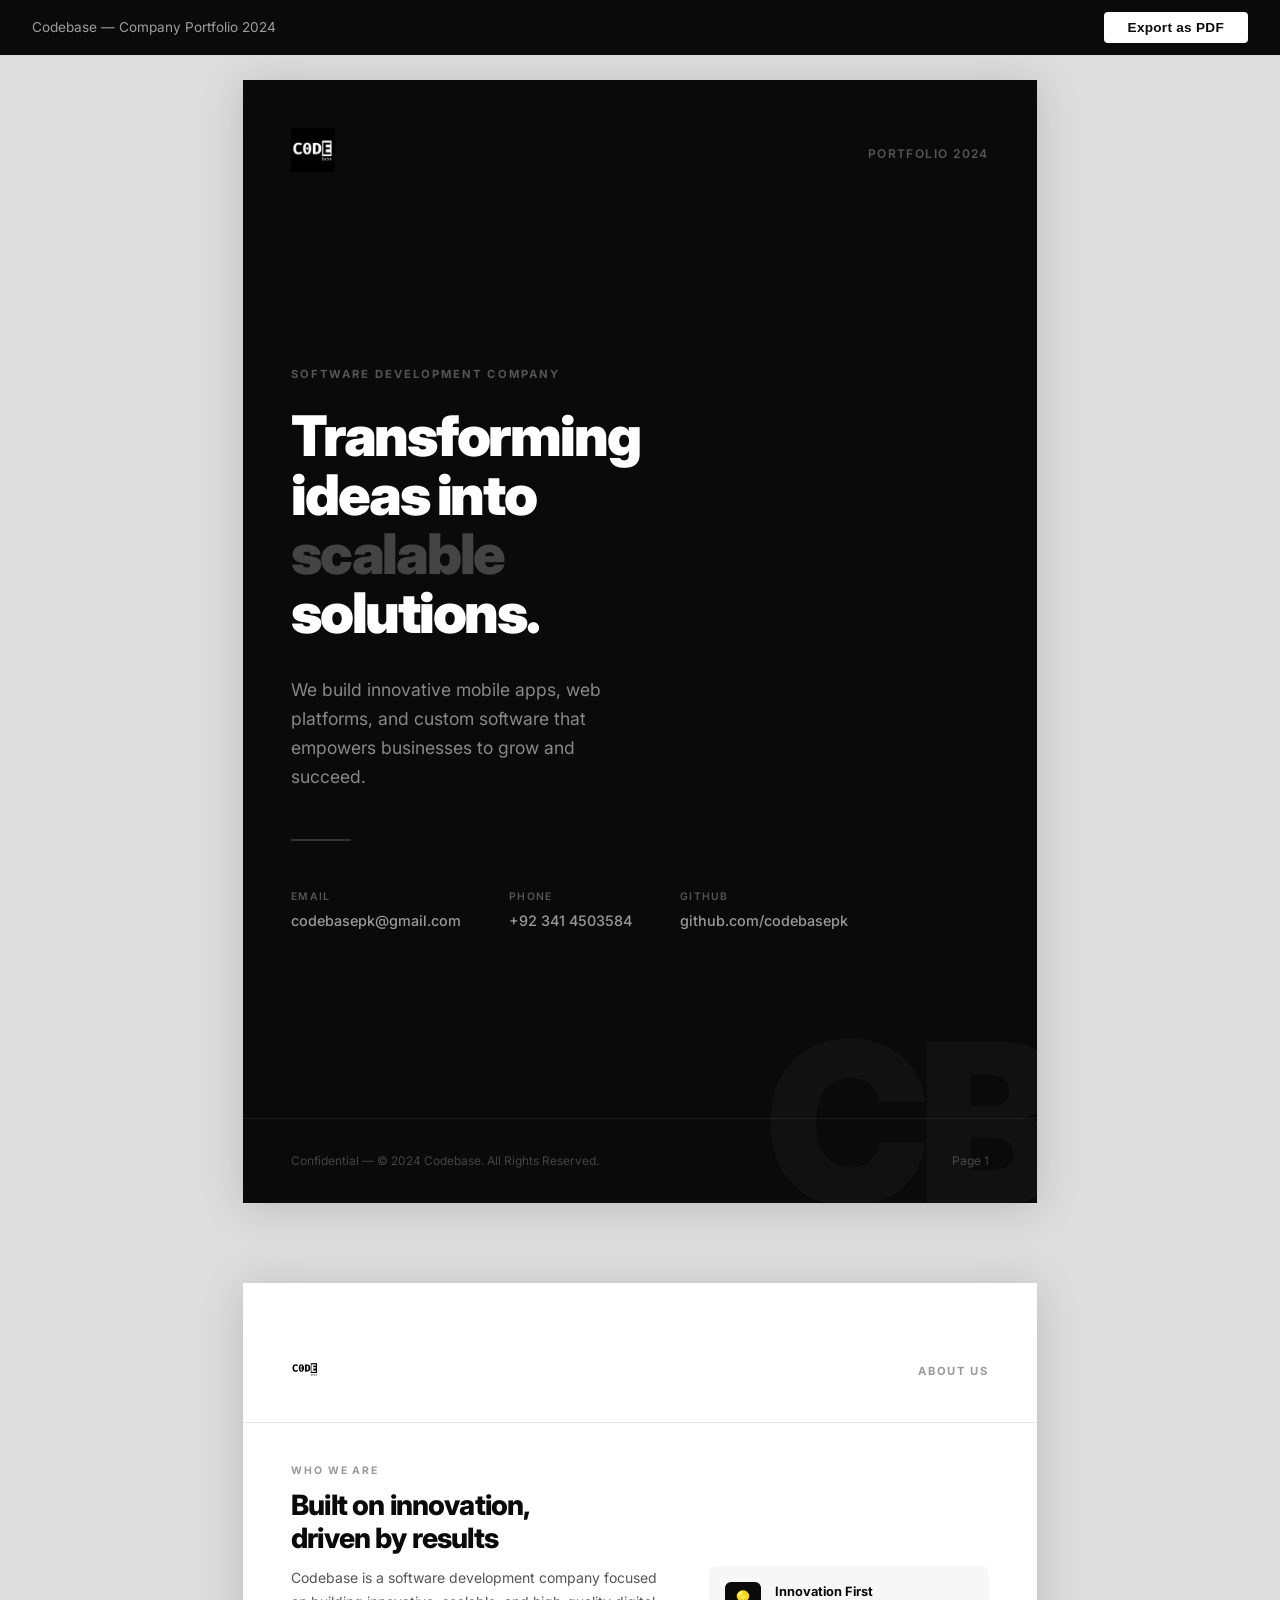
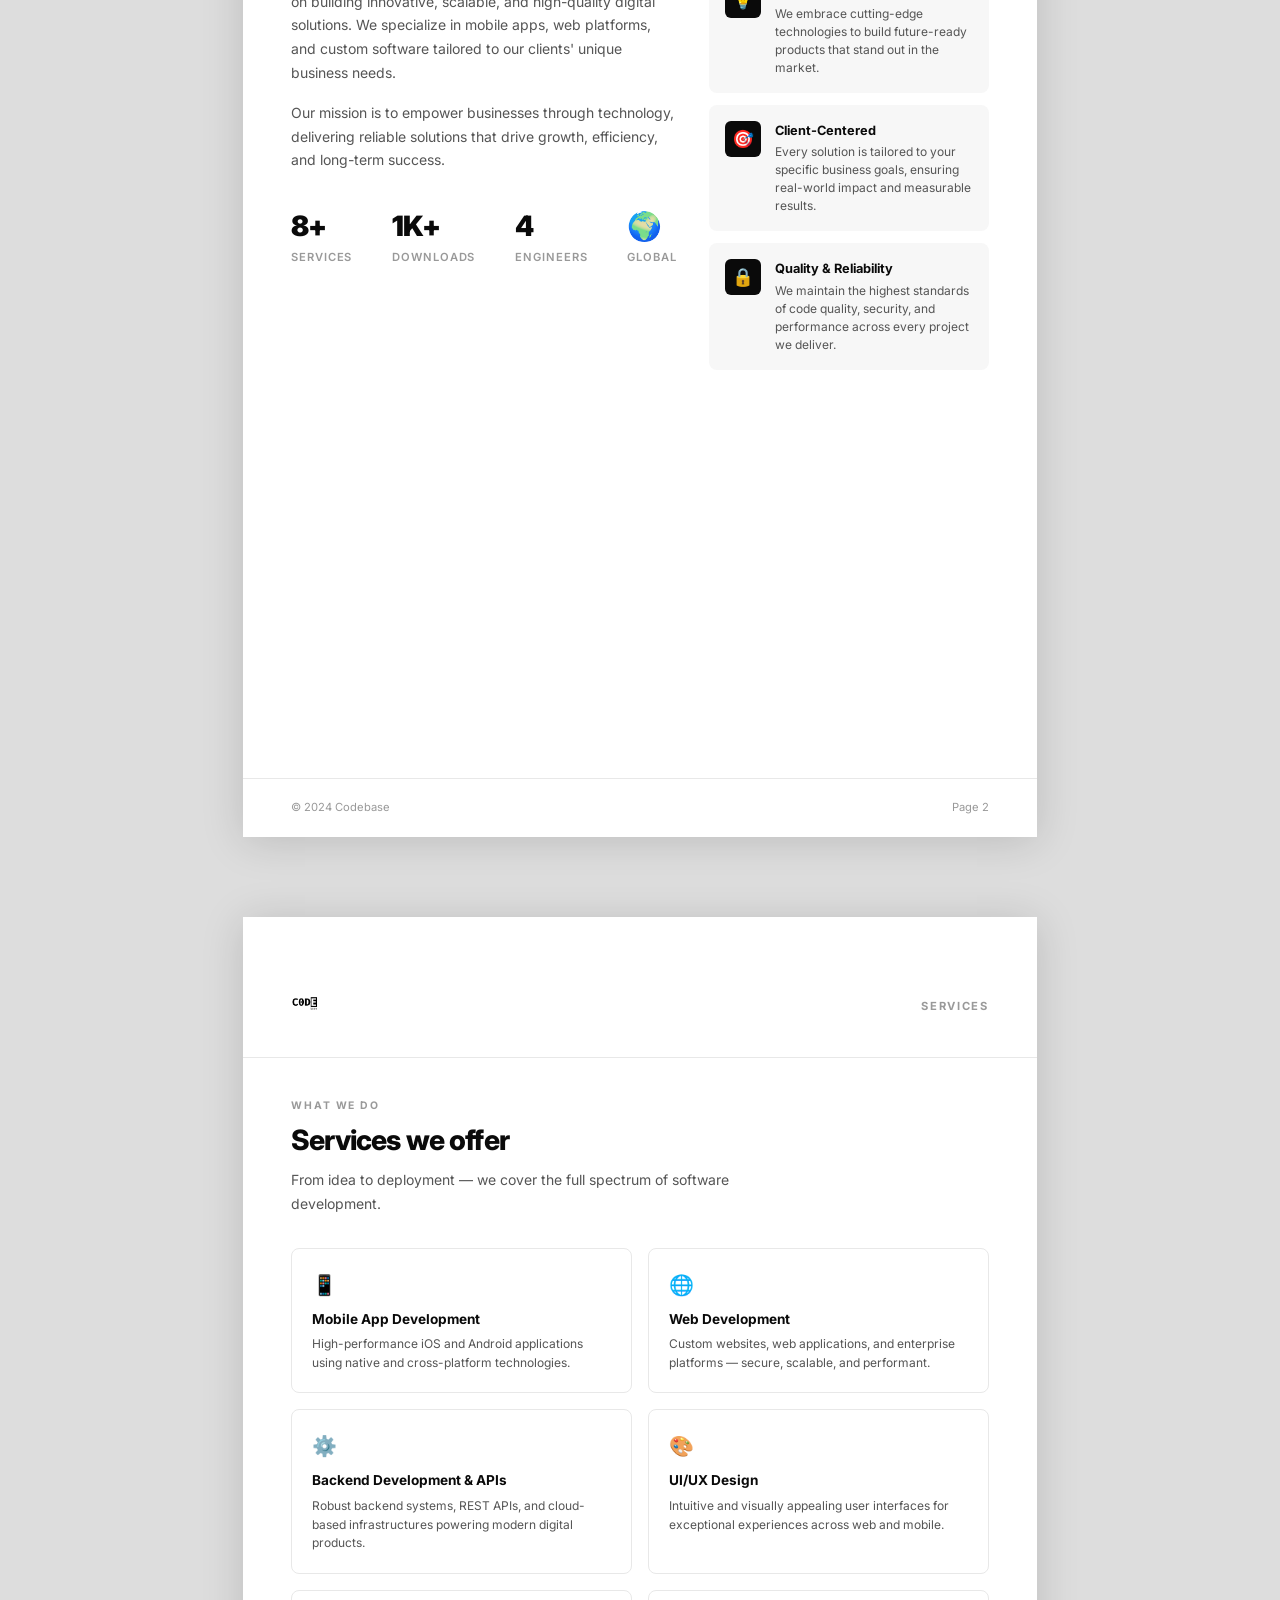
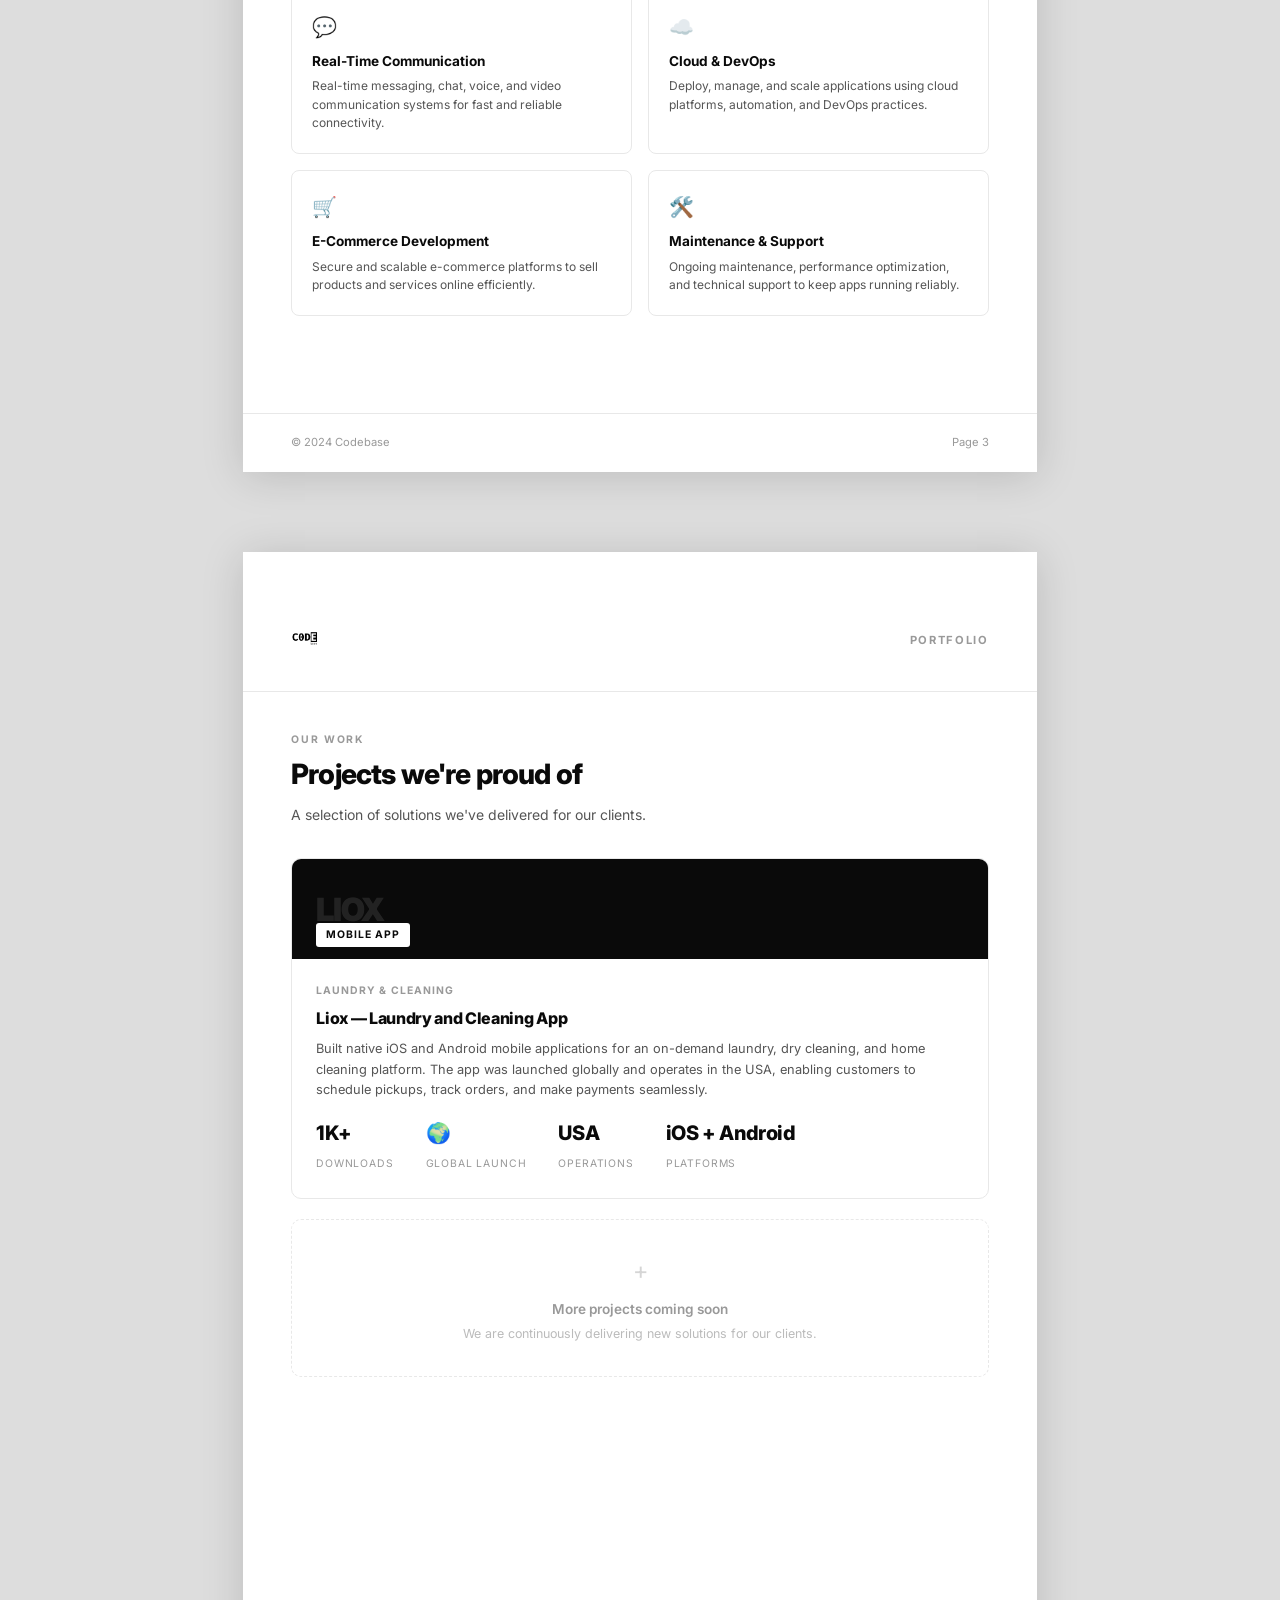
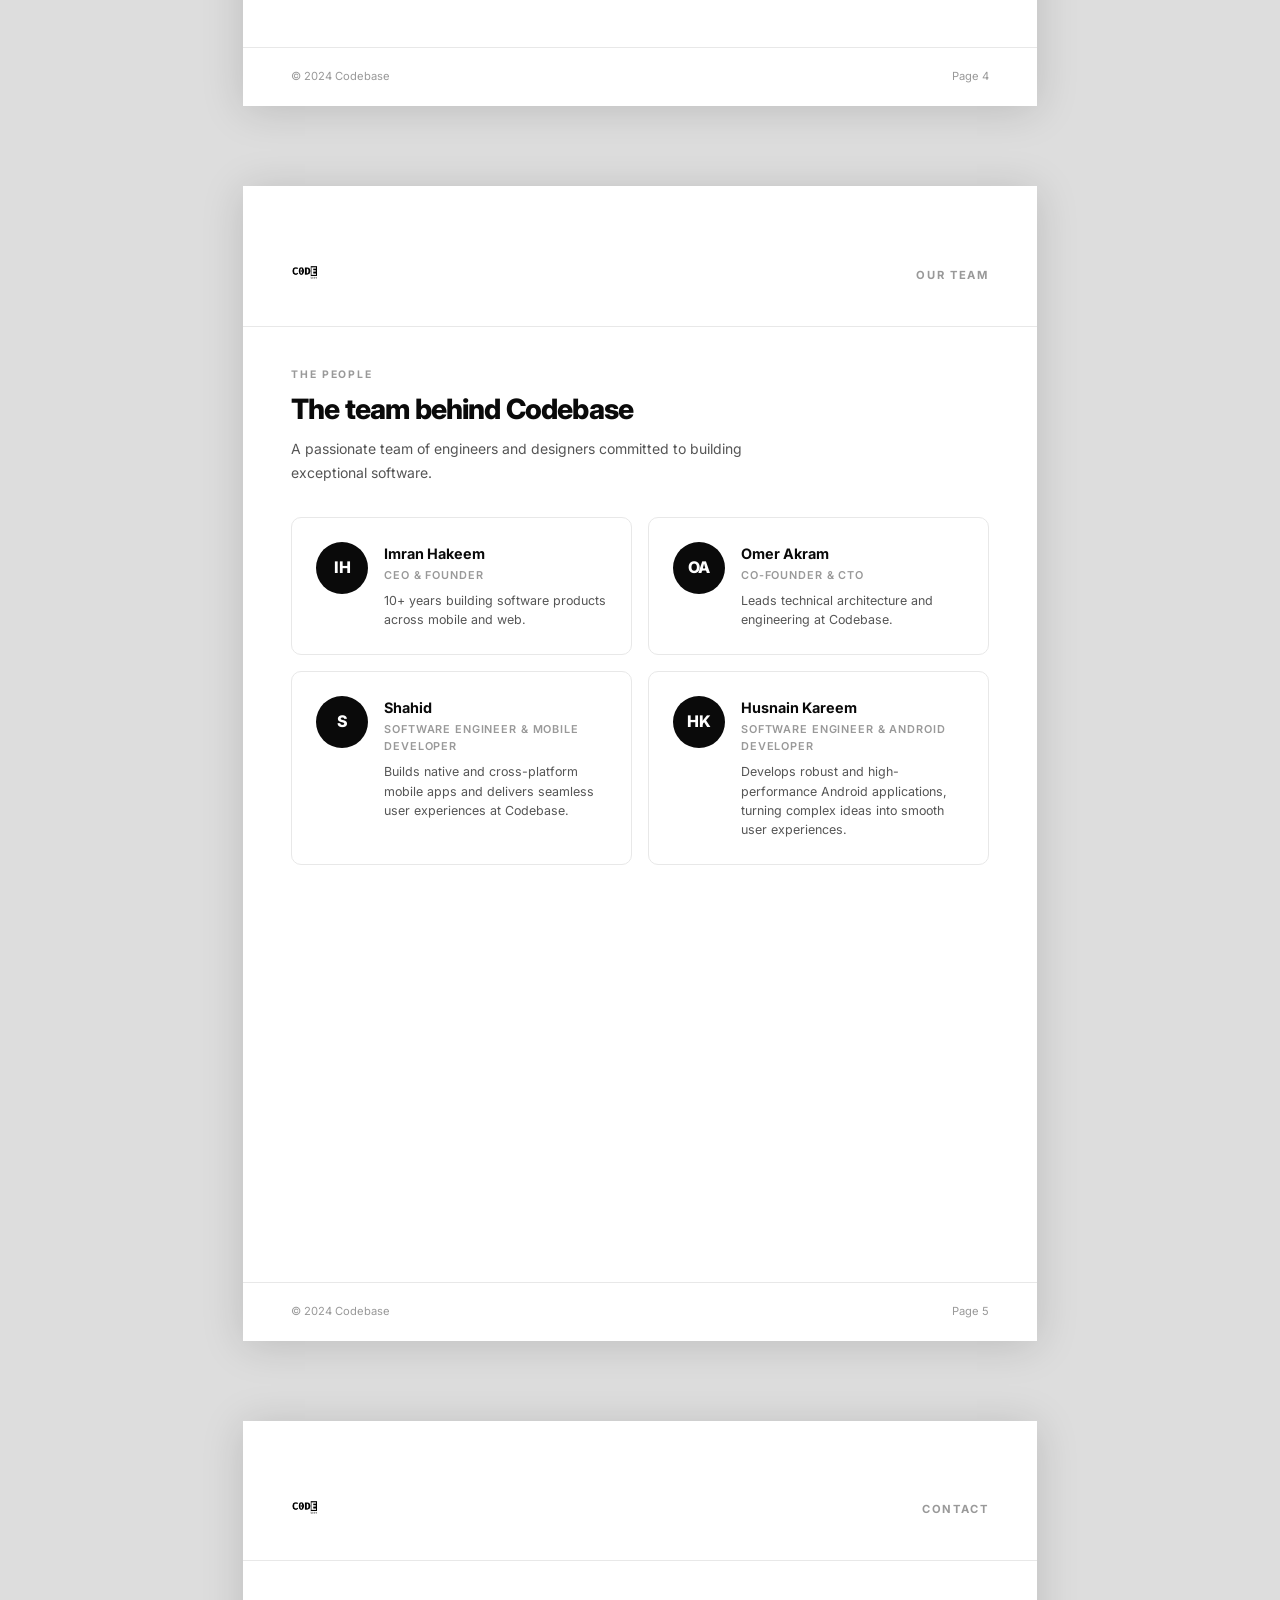
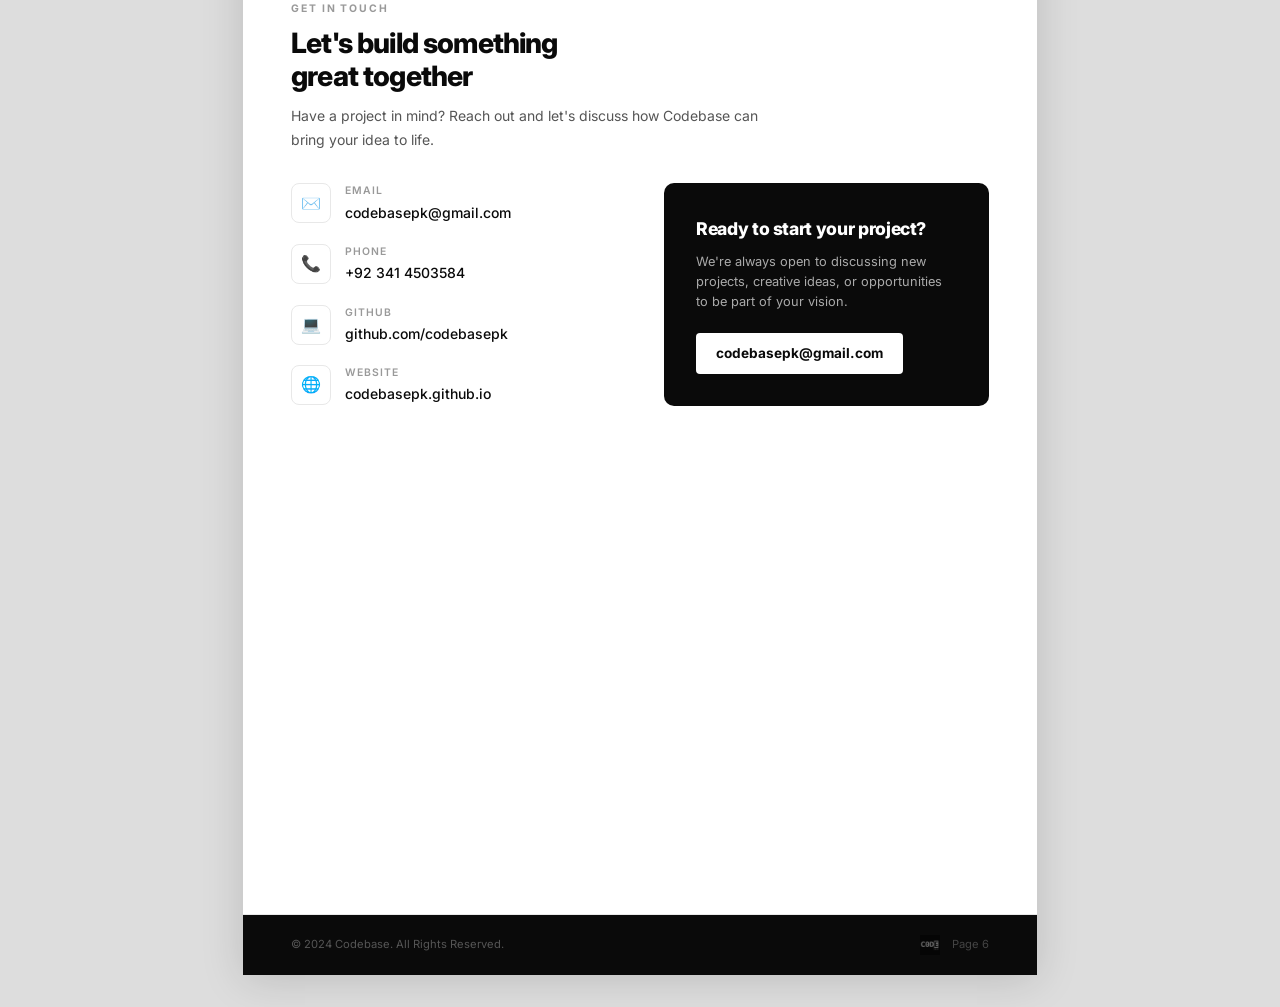
==== portfolio.html @ b3abbee0 "Initial portfolio" ====
<!DOCTYPE html>
<html lang="en">
<head>
  <meta charset="UTF-8" />
  <meta name="viewport" content="width=device-width, initial-scale=1.0" />
  <title>Codebase — Company Portfolio</title>
  <link rel="preconnect" href="https://fonts.googleapis.com" />
  <link rel="preconnect" href="https://fonts.gstatic.com" crossorigin />
  <link href="https://fonts.googleapis.com/css2?family=Inter:wght@400;500;600;700;800;900&display=swap" rel="stylesheet" />
  <style>
    *, *::before, *::after { box-sizing: border-box; margin: 0; padding: 0; }

    :root {
      --black: #0a0a0a;
      --white: #ffffff;
      --gray-100: #f7f7f7;
      --gray-200: #e8e8e8;
      --gray-400: #999999;
      --gray-600: #555555;
      --font: 'Inter', 'Helvetica Neue', Arial, sans-serif;
    }

    body {
      font-family: var(--font);
      background: #ddd;
      color: var(--black);
      line-height: 1.6;
    }

    /* Print button */
    .print-bar {
      position: fixed;
      top: 0; left: 0; right: 0;
      background: var(--black);
      color: var(--white);
      padding: 0.75rem 2rem;
      display: flex;
      align-items: center;
      justify-content: space-between;
      z-index: 999;
      font-size: 0.85rem;
    }
    .print-bar span { opacity: 0.6; }
    .print-btn {
      background: var(--white);
      color: var(--black);
      border: none;
      padding: 0.5rem 1.5rem;
      border-radius: 4px;
      font-weight: 700;
      font-size: 0.85rem;
      cursor: pointer;
      letter-spacing: 0.02em;
    }
    .print-btn:hover { background: #e8e8e8; }

    /* Page */
    .page {
      width: 210mm;
      min-height: 297mm;
      background: var(--white);
      margin: 5rem auto 2rem;
      box-shadow: 0 4px 40px rgba(0,0,0,0.15);
      position: relative;
      overflow: hidden;
    }

    /* ── COVER PAGE ── */
    .cover {
      background: var(--black);
      min-height: 297mm;
      display: flex;
      flex-direction: column;
      position: relative;
      overflow: hidden;
    }

    .cover-bg-text {
      position: absolute;
      bottom: -2rem;
      right: -1rem;
      font-size: 14rem;
      font-weight: 900;
      color: rgba(255,255,255,0.03);
      letter-spacing: -0.05em;
      user-select: none;
      line-height: 1;
    }

    .cover-header {
      padding: 3rem 3rem 0;
      display: flex;
      align-items: center;
      justify-content: space-between;
    }

    .cover-logo img { height: 44px; filter: invert(1); }

    .cover-year {
      font-size: 0.75rem;
      color: #555;
      font-weight: 600;
      letter-spacing: 0.12em;
      text-transform: uppercase;
    }

    .cover-body {
      flex: 1;
      display: flex;
      flex-direction: column;
      justify-content: center;
      padding: 3rem;
    }

    .cover-tag {
      font-size: 0.7rem;
      font-weight: 700;
      letter-spacing: 0.18em;
      text-transform: uppercase;
      color: #555;
      margin-bottom: 1.5rem;
    }

    .cover-title {
      font-size: 3.5rem;
      font-weight: 900;
      color: var(--white);
      letter-spacing: -0.04em;
      line-height: 1.05;
      margin-bottom: 2rem;
    }

    .cover-title em {
      font-style: normal;
      color: #444;
    }

    .cover-tagline {
      font-size: 1.1rem;
      color: #888;
      max-width: 360px;
      line-height: 1.65;
      margin-bottom: 3rem;
    }

    .cover-divider {
      width: 60px;
      height: 2px;
      background: #333;
      margin-bottom: 3rem;
    }

    .cover-meta {
      display: flex;
      gap: 3rem;
    }

    .cover-meta-item {}
    .cover-meta-label {
      font-size: 0.65rem;
      letter-spacing: 0.12em;
      text-transform: uppercase;
      color: #555;
      font-weight: 600;
      margin-bottom: 0.25rem;
    }
    .cover-meta-value {
      font-size: 0.9rem;
      color: #999;
      font-weight: 500;
    }

    .cover-footer {
      padding: 2rem 3rem;
      border-top: 1px solid #1a1a1a;
      display: flex;
      align-items: center;
      justify-content: space-between;
    }
    .cover-footer span { font-size: 0.75rem; color: #444; }

    /* ── INNER PAGES ── */
    .inner-page {
      min-height: 297mm;
      display: flex;
      flex-direction: column;
      margin-top: 2rem;
    }

    .page-header {
      padding: 2.5rem 3rem 2rem;
      border-bottom: 1.5px solid var(--gray-200);
      display: flex;
      align-items: center;
      justify-content: space-between;
    }
    .page-header-logo img { height: 28px; }
    .page-header-label {
      font-size: 0.7rem;
      font-weight: 700;
      letter-spacing: 0.15em;
      text-transform: uppercase;
      color: var(--gray-400);
    }

    .page-body { padding: 2.5rem 3rem; flex: 1; }

    .page-footer {
      padding: 1.25rem 3rem;
      border-top: 1.5px solid var(--gray-200);
      display: flex;
      align-items: center;
      justify-content: space-between;
    }
    .page-footer span { font-size: 0.7rem; color: var(--gray-400); }

    /* Section headings */
    .sec-tag {
      font-size: 0.65rem;
      font-weight: 700;
      letter-spacing: 0.18em;
      text-transform: uppercase;
      color: var(--gray-400);
      margin-bottom: 0.6rem;
    }
    .sec-title {
      font-size: 1.75rem;
      font-weight: 800;
      letter-spacing: -0.03em;
      line-height: 1.15;
      margin-bottom: 0.75rem;
    }
    .sec-sub {
      font-size: 0.875rem;
      color: var(--gray-600);
      line-height: 1.7;
      margin-bottom: 2rem;
      max-width: 500px;
    }

    /* About */
    .about-grid {
      display: grid;
      grid-template-columns: 1fr 1fr;
      gap: 2rem;
      align-items: start;
    }

    .pillar {
      display: flex;
      align-items: flex-start;
      gap: 0.875rem;
      padding: 1rem;
      background: var(--gray-100);
      border-radius: 8px;
      margin-bottom: 0.75rem;
    }
    .pillar-icon {
      font-size: 1.1rem;
      width: 36px; height: 36px;
      background: var(--black);
      border-radius: 6px;
      display: flex; align-items: center; justify-content: center;
      flex-shrink: 0;
    }
    .pillar h4 { font-size: 0.8rem; font-weight: 700; margin-bottom: 0.15rem; }
    .pillar p { font-size: 0.75rem; color: var(--gray-600); line-height: 1.5; }

    /* Services */
    .services-grid {
      display: grid;
      grid-template-columns: 1fr 1fr;
      gap: 1rem;
    }
    .svc {
      padding: 1.25rem;
      border: 1.5px solid var(--gray-200);
      border-radius: 8px;
    }
    .svc-icon { font-size: 1.25rem; margin-bottom: 0.5rem; }
    .svc h3 { font-size: 0.85rem; font-weight: 700; margin-bottom: 0.3rem; }
    .svc p { font-size: 0.75rem; color: var(--gray-600); line-height: 1.55; }

    /* Portfolio */
    .proj-card {
      border: 1.5px solid var(--gray-200);
      border-radius: 10px;
      overflow: hidden;
      margin-bottom: 1.25rem;
    }
    .proj-cover {
      background: var(--black);
      height: 100px;
      display: flex;
      align-items: center;
      padding: 1.5rem;
      position: relative;
    }
    .proj-cover-title {
      font-size: 2rem;
      font-weight: 900;
      color: rgba(255,255,255,0.1);
      letter-spacing: -0.04em;
    }
    .proj-cover-badge {
      position: absolute;
      bottom: 0.75rem; left: 1.5rem;
      background: var(--white);
      color: var(--black);
      font-size: 0.65rem;
      font-weight: 700;
      letter-spacing: 0.1em;
      text-transform: uppercase;
      padding: 0.25rem 0.6rem;
      border-radius: 3px;
    }
    .proj-body { padding: 1.5rem; }
    .proj-cat {
      font-size: 0.65rem;
      color: var(--gray-400);
      font-weight: 700;
      letter-spacing: 0.1em;
      text-transform: uppercase;
      margin-bottom: 0.35rem;
    }
    .proj-body h3 { font-size: 1rem; font-weight: 800; margin-bottom: 0.5rem; letter-spacing: -0.02em; }
    .proj-body p { font-size: 0.8rem; color: var(--gray-600); line-height: 1.6; margin-bottom: 1rem; }
    .proj-stats { display: flex; gap: 2rem; }
    .pst-num { font-size: 1.25rem; font-weight: 800; letter-spacing: -0.02em; display: block; }
    .pst-label { font-size: 0.65rem; color: var(--gray-400); text-transform: uppercase; letter-spacing: 0.08em; }

    /* Team */
    .team-grid {
      display: grid;
      grid-template-columns: repeat(2, 1fr);
      gap: 1rem;
    }
    .tm-card {
      padding: 1.5rem;
      border: 1.5px solid var(--gray-200);
      border-radius: 10px;
      display: flex;
      gap: 1rem;
      align-items: flex-start;
    }
    .tm-avatar {
      width: 52px; height: 52px;
      border-radius: 50%;
      background: var(--black);
      color: var(--white);
      display: flex; align-items: center; justify-content: center;
      font-size: 1rem;
      font-weight: 800;
      flex-shrink: 0;
      letter-spacing: -0.02em;
    }
    .tm-body h3 { font-size: 0.9rem; font-weight: 700; margin-bottom: 0.15rem; }
    .tm-role { font-size: 0.68rem; color: var(--gray-400); font-weight: 600; text-transform: uppercase; letter-spacing: 0.08em; margin-bottom: 0.4rem; }
    .tm-body p { font-size: 0.78rem; color: var(--gray-600); line-height: 1.55; }

    /* Contact */
    .contact-grid {
      display: grid;
      grid-template-columns: 1fr 1fr;
      gap: 3rem;
      align-items: start;
    }
    .ct-item {
      display: flex;
      gap: 0.875rem;
      align-items: flex-start;
      margin-bottom: 1.25rem;
    }
    .ct-icon {
      width: 40px; height: 40px;
      border: 1.5px solid var(--gray-200);
      border-radius: 8px;
      display: flex; align-items: center; justify-content: center;
      font-size: 1rem;
      flex-shrink: 0;
    }
    .ct-label { font-size: 0.65rem; color: var(--gray-400); text-transform: uppercase; letter-spacing: 0.1em; font-weight: 600; margin-bottom: 0.1rem; }
    .ct-value { font-size: 0.875rem; font-weight: 500; color: var(--black); }

    .contact-cta {
      background: var(--black);
      color: var(--white);
      border-radius: 10px;
      padding: 2rem;
    }
    .contact-cta h3 { font-size: 1.1rem; font-weight: 800; letter-spacing: -0.02em; margin-bottom: 0.5rem; }
    .contact-cta p { font-size: 0.8rem; color: #aaa; line-height: 1.6; margin-bottom: 1.25rem; }
    .contact-cta-email {
      display: inline-block;
      background: var(--white);
      color: var(--black);
      padding: 0.6rem 1.25rem;
      border-radius: 4px;
      font-weight: 700;
      font-size: 0.85rem;
      text-decoration: none;
    }

    @media print {
      body { background: none; }
      .print-bar { display: none; }
      .page { margin: 0; box-shadow: none; width: 100%; }
      .inner-page { page-break-before: always; }
    }
  </style>
</head>
<body>

<!-- Print bar -->
<div class="print-bar">
  <span>Codebase — Company Portfolio 2024</span>
  <button class="print-btn" onclick="window.print()">Export as PDF</button>
</div>

<!-- ══════════════════════════════════════
     PAGE 1 — COVER
════════════════════════════════════════ -->
<div class="page">
  <div class="cover">
    <div class="cover-bg-text">CB</div>

    <div class="cover-header">
      <div class="cover-logo"><img src="assets/logo.png" alt="Codebase" /></div>
      <div class="cover-year">Portfolio 2024</div>
    </div>

    <div class="cover-body">
      <div class="cover-tag">Software Development Company</div>
      <h1 class="cover-title">
        Transforming<br />ideas into<br /><em>scalable</em><br />solutions.
      </h1>
      <p class="cover-tagline">
        We build innovative mobile apps, web platforms, and custom software that empowers businesses to grow and succeed.
      </p>
      <div class="cover-divider"></div>
      <div class="cover-meta">
        <div class="cover-meta-item">
          <div class="cover-meta-label">Email</div>
          <div class="cover-meta-value">codebasepk@gmail.com</div>
        </div>
        <div class="cover-meta-item">
          <div class="cover-meta-label">Phone</div>
          <div class="cover-meta-value">+92 341 4503584</div>
        </div>
        <div class="cover-meta-item">
          <div class="cover-meta-label">GitHub</div>
          <div class="cover-meta-value">github.com/codebasepk</div>
        </div>
      </div>
    </div>

    <div class="cover-footer">
      <span>Confidential — © 2024 Codebase. All Rights Reserved.</span>
      <span>Page 1</span>
    </div>
  </div>
</div>

<!-- ══════════════════════════════════════
     PAGE 2 — ABOUT
════════════════════════════════════════ -->
<div class="page">
  <div class="inner-page">
    <div class="page-header">
      <div class="page-header-logo"><img src="assets/logo.png" alt="Codebase" /></div>
      <div class="page-header-label">About Us</div>
    </div>
    <div class="page-body">
      <div class="sec-tag">Who We Are</div>
      <h2 class="sec-title">Built on innovation,<br />driven by results</h2>
      <div class="about-grid">
        <div>
          <p class="sec-sub">
            Codebase is a software development company focused on building innovative, scalable, and high-quality digital solutions. We specialize in mobile apps, web platforms, and custom software tailored to our clients' unique business needs.
          </p>
          <p class="sec-sub" style="margin-top:-1rem;">
            Our mission is to empower businesses through technology, delivering reliable solutions that drive growth, efficiency, and long-term success.
          </p>
          <div style="margin-top:1.5rem;">
            <div style="display:flex;gap:2.5rem;">
              <div>
                <div style="font-size:1.75rem;font-weight:900;letter-spacing:-0.04em;">8+</div>
                <div style="font-size:0.7rem;color:#999;text-transform:uppercase;letter-spacing:0.08em;font-weight:600;">Services</div>
              </div>
              <div>
                <div style="font-size:1.75rem;font-weight:900;letter-spacing:-0.04em;">1K+</div>
                <div style="font-size:0.7rem;color:#999;text-transform:uppercase;letter-spacing:0.08em;font-weight:600;">Downloads</div>
              </div>
              <div>
                <div style="font-size:1.75rem;font-weight:900;letter-spacing:-0.04em;">4</div>
                <div style="font-size:0.7rem;color:#999;text-transform:uppercase;letter-spacing:0.08em;font-weight:600;">Engineers</div>
              </div>
              <div>
                <div style="font-size:1.75rem;font-weight:900;letter-spacing:-0.04em;">🌍</div>
                <div style="font-size:0.7rem;color:#999;text-transform:uppercase;letter-spacing:0.08em;font-weight:600;">Global</div>
              </div>
            </div>
          </div>
        </div>
        <div>
          <div class="pillar">
            <div class="pillar-icon">💡</div>
            <div>
              <h4>Innovation First</h4>
              <p>We embrace cutting-edge technologies to build future-ready products that stand out in the market.</p>
            </div>
          </div>
          <div class="pillar">
            <div class="pillar-icon">🎯</div>
            <div>
              <h4>Client-Centered</h4>
              <p>Every solution is tailored to your specific business goals, ensuring real-world impact and measurable results.</p>
            </div>
          </div>
          <div class="pillar">
            <div class="pillar-icon">🔒</div>
            <div>
              <h4>Quality & Reliability</h4>
              <p>We maintain the highest standards of code quality, security, and performance across every project we deliver.</p>
            </div>
          </div>
        </div>
      </div>
    </div>
    <div class="page-footer">
      <span>© 2024 Codebase</span>
      <span>Page 2</span>
    </div>
  </div>
</div>

<!-- ══════════════════════════════════════
     PAGE 3 — SERVICES
════════════════════════════════════════ -->
<div class="page">
  <div class="inner-page">
    <div class="page-header">
      <div class="page-header-logo"><img src="assets/logo.png" alt="Codebase" /></div>
      <div class="page-header-label">Services</div>
    </div>
    <div class="page-body">
      <div class="sec-tag">What We Do</div>
      <h2 class="sec-title">Services we offer</h2>
      <p class="sec-sub">From idea to deployment — we cover the full spectrum of software development.</p>
      <div class="services-grid">
        <div class="svc">
          <div class="svc-icon">📱</div>
          <h3>Mobile App Development</h3>
          <p>High-performance iOS and Android applications using native and cross-platform technologies.</p>
        </div>
        <div class="svc">
          <div class="svc-icon">🌐</div>
          <h3>Web Development</h3>
          <p>Custom websites, web applications, and enterprise platforms — secure, scalable, and performant.</p>
        </div>
        <div class="svc">
          <div class="svc-icon">⚙️</div>
          <h3>Backend Development & APIs</h3>
          <p>Robust backend systems, REST APIs, and cloud-based infrastructures powering modern digital products.</p>
        </div>
        <div class="svc">
          <div class="svc-icon">🎨</div>
          <h3>UI/UX Design</h3>
          <p>Intuitive and visually appealing user interfaces for exceptional experiences across web and mobile.</p>
        </div>
        <div class="svc">
          <div class="svc-icon">💬</div>
          <h3>Real-Time Communication</h3>
          <p>Real-time messaging, chat, voice, and video communication systems for fast and reliable connectivity.</p>
        </div>
        <div class="svc">
          <div class="svc-icon">☁️</div>
          <h3>Cloud & DevOps</h3>
          <p>Deploy, manage, and scale applications using cloud platforms, automation, and DevOps practices.</p>
        </div>
        <div class="svc">
          <div class="svc-icon">🛒</div>
          <h3>E-Commerce Development</h3>
          <p>Secure and scalable e-commerce platforms to sell products and services online efficiently.</p>
        </div>
        <div class="svc">
          <div class="svc-icon">🛠️</div>
          <h3>Maintenance & Support</h3>
          <p>Ongoing maintenance, performance optimization, and technical support to keep apps running reliably.</p>
        </div>
      </div>
    </div>
    <div class="page-footer">
      <span>© 2024 Codebase</span>
      <span>Page 3</span>
    </div>
  </div>
</div>

<!-- ══════════════════════════════════════
     PAGE 4 — PORTFOLIO
════════════════════════════════════════ -->
<div class="page">
  <div class="inner-page">
    <div class="page-header">
      <div class="page-header-logo"><img src="assets/logo.png" alt="Codebase" /></div>
      <div class="page-header-label">Portfolio</div>
    </div>
    <div class="page-body">
      <div class="sec-tag">Our Work</div>
      <h2 class="sec-title">Projects we're proud of</h2>
      <p class="sec-sub">A selection of solutions we've delivered for our clients.</p>

      <div class="proj-card">
        <div class="proj-cover">
          <div class="proj-cover-title">LIOX</div>
          <div class="proj-cover-badge">Mobile App</div>
        </div>
        <div class="proj-body">
          <div class="proj-cat">Laundry & Cleaning</div>
          <h3>Liox — Laundry and Cleaning App</h3>
          <p>Built native iOS and Android mobile applications for an on-demand laundry, dry cleaning, and home cleaning platform. The app was launched globally and operates in the USA, enabling customers to schedule pickups, track orders, and make payments seamlessly.</p>
          <div class="proj-stats">
            <div>
              <span class="pst-num">1K+</span>
              <span class="pst-label">Downloads</span>
            </div>
            <div>
              <span class="pst-num">🌍</span>
              <span class="pst-label">Global Launch</span>
            </div>
            <div>
              <span class="pst-num">USA</span>
              <span class="pst-label">Operations</span>
            </div>
            <div>
              <span class="pst-num">iOS + Android</span>
              <span class="pst-label">Platforms</span>
            </div>
          </div>
        </div>
      </div>

      <div style="border:1.5px dashed var(--gray-200);border-radius:10px;padding:2rem;text-align:center;color:var(--gray-400);">
        <div style="font-size:1.5rem;margin-bottom:0.5rem;opacity:0.4;">+</div>
        <div style="font-size:0.85rem;font-weight:600;">More projects coming soon</div>
        <div style="font-size:0.78rem;margin-top:0.25rem;color:#bbb;">We are continuously delivering new solutions for our clients.</div>
      </div>
    </div>
    <div class="page-footer">
      <span>© 2024 Codebase</span>
      <span>Page 4</span>
    </div>
  </div>
</div>

<!-- ══════════════════════════════════════
     PAGE 5 — TEAM
════════════════════════════════════════ -->
<div class="page">
  <div class="inner-page">
    <div class="page-header">
      <div class="page-header-logo"><img src="assets/logo.png" alt="Codebase" /></div>
      <div class="page-header-label">Our Team</div>
    </div>
    <div class="page-body">
      <div class="sec-tag">The People</div>
      <h2 class="sec-title">The team behind Codebase</h2>
      <p class="sec-sub">A passionate team of engineers and designers committed to building exceptional software.</p>
      <div class="team-grid">
        <div class="tm-card">
          <div class="tm-avatar">IH</div>
          <div class="tm-body">
            <h3>Imran Hakeem</h3>
            <div class="tm-role">CEO & Founder</div>
            <p>10+ years building software products across mobile and web.</p>
          </div>
        </div>
        <div class="tm-card">
          <div class="tm-avatar">OA</div>
          <div class="tm-body">
            <h3>Omer Akram</h3>
            <div class="tm-role">Co-Founder & CTO</div>
            <p>Leads technical architecture and engineering at Codebase.</p>
          </div>
        </div>
        <div class="tm-card">
          <div class="tm-avatar">S</div>
          <div class="tm-body">
            <h3>Shahid</h3>
            <div class="tm-role">Software Engineer & Mobile Developer</div>
            <p>Builds native and cross-platform mobile apps and delivers seamless user experiences at Codebase.</p>
          </div>
        </div>
        <div class="tm-card">
          <div class="tm-avatar">HK</div>
          <div class="tm-body">
            <h3>Husnain Kareem</h3>
            <div class="tm-role">Software Engineer & Android Developer</div>
            <p>Develops robust and high-performance Android applications, turning complex ideas into smooth user experiences.</p>
          </div>
        </div>
      </div>
    </div>
    <div class="page-footer">
      <span>© 2024 Codebase</span>
      <span>Page 5</span>
    </div>
  </div>
</div>

<!-- ══════════════════════════════════════
     PAGE 6 — CONTACT
════════════════════════════════════════ -->
<div class="page">
  <div class="inner-page">
    <div class="page-header">
      <div class="page-header-logo"><img src="assets/logo.png" alt="Codebase" /></div>
      <div class="page-header-label">Contact</div>
    </div>
    <div class="page-body">
      <div class="sec-tag">Get In Touch</div>
      <h2 class="sec-title">Let's build something<br />great together</h2>
      <p class="sec-sub">Have a project in mind? Reach out and let's discuss how Codebase can bring your idea to life.</p>

      <div class="contact-grid">
        <div>
          <div class="ct-item">
            <div class="ct-icon">✉️</div>
            <div>
              <div class="ct-label">Email</div>
              <div class="ct-value">codebasepk@gmail.com</div>
            </div>
          </div>
          <div class="ct-item">
            <div class="ct-icon">📞</div>
            <div>
              <div class="ct-label">Phone</div>
              <div class="ct-value">+92 341 4503584</div>
            </div>
          </div>
          <div class="ct-item">
            <div class="ct-icon">💻</div>
            <div>
              <div class="ct-label">GitHub</div>
              <div class="ct-value">github.com/codebasepk</div>
            </div>
          </div>
          <div class="ct-item">
            <div class="ct-icon">🌐</div>
            <div>
              <div class="ct-label">Website</div>
              <div class="ct-value">codebasepk.github.io</div>
            </div>
          </div>
        </div>
        <div>
          <div class="contact-cta">
            <h3>Ready to start your project?</h3>
            <p>We're always open to discussing new projects, creative ideas, or opportunities to be part of your vision.</p>
            <span class="contact-cta-email">codebasepk@gmail.com</span>
          </div>
        </div>
      </div>
    </div>
    <div class="page-footer" style="background:var(--black);">
      <span style="color:#555;">© 2024 Codebase. All Rights Reserved.</span>
      <div style="display:flex;align-items:center;gap:0.75rem;">
        <img src="assets/logo.png" style="height:20px;filter:invert(1);opacity:0.4;" alt="Codebase" />
        <span style="color:#444;">Page 6</span>
      </div>
    </div>
  </div>
</div>

</body>
</html>
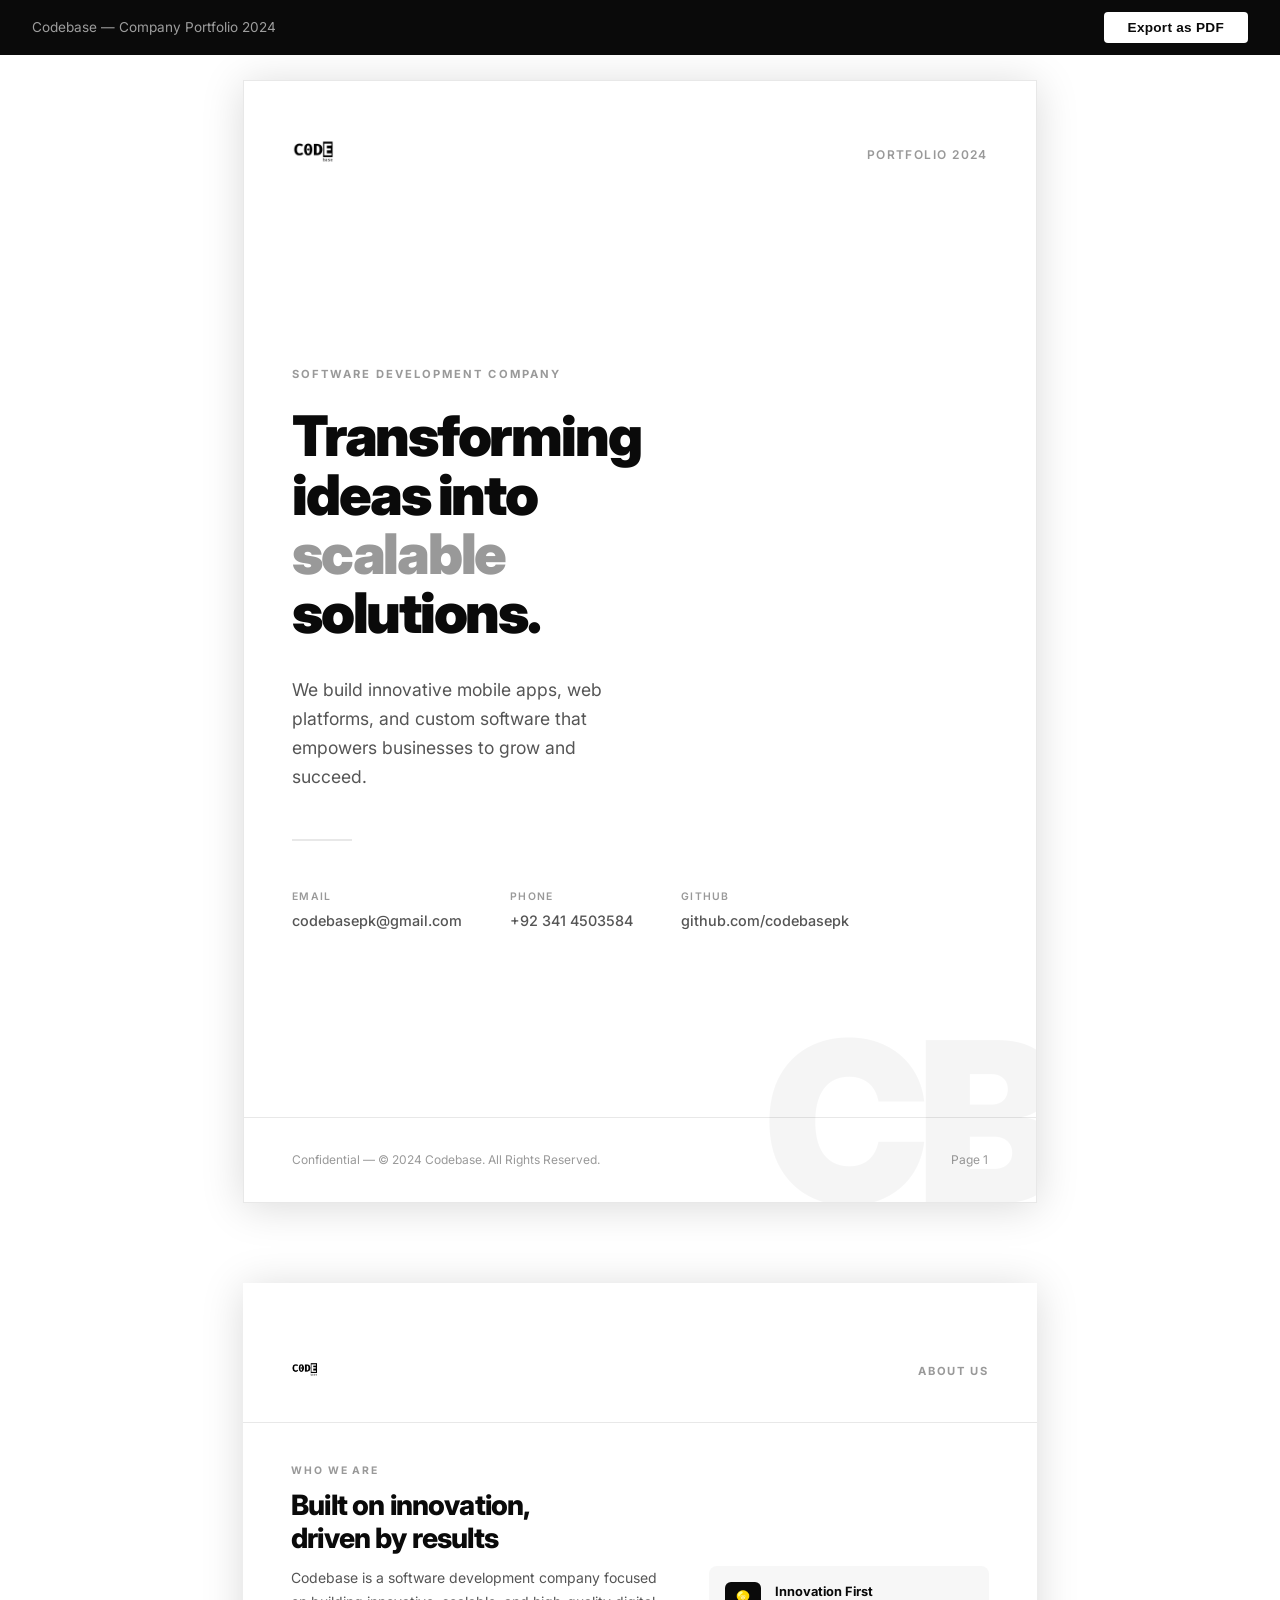
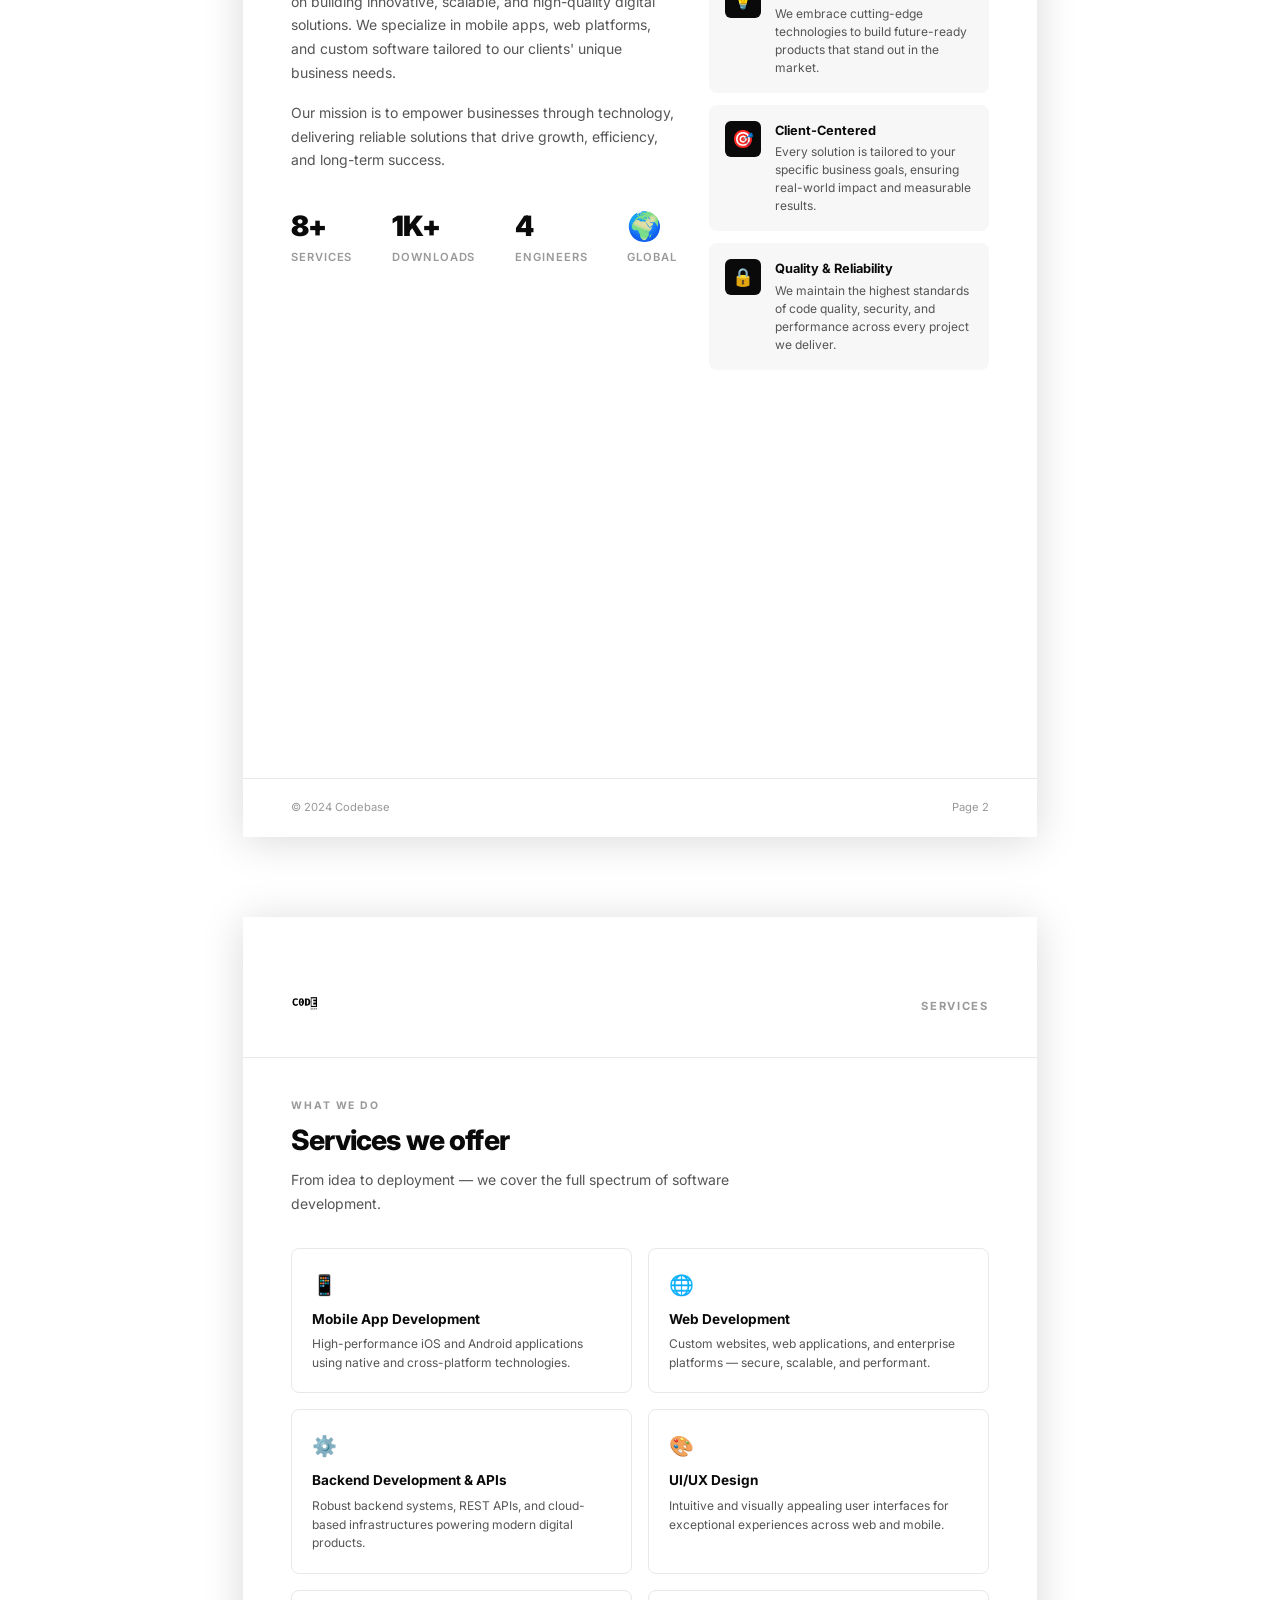
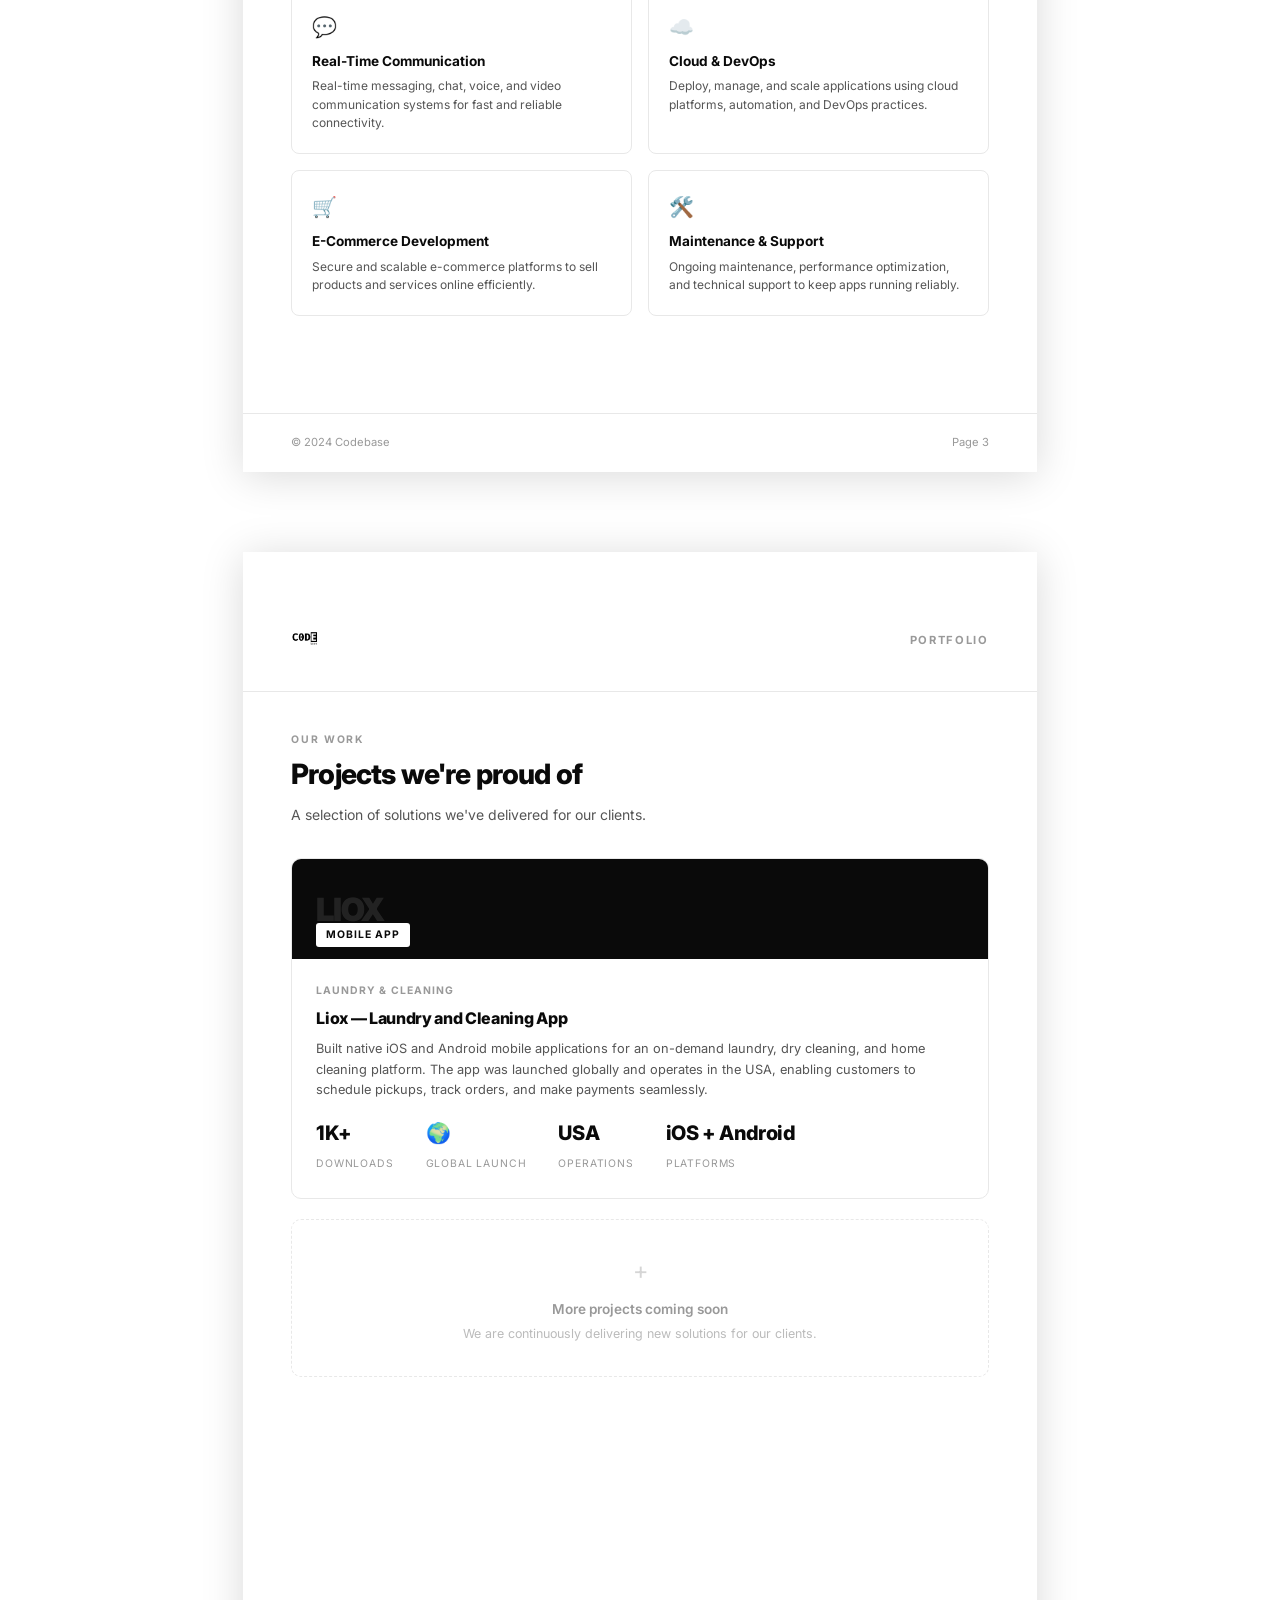
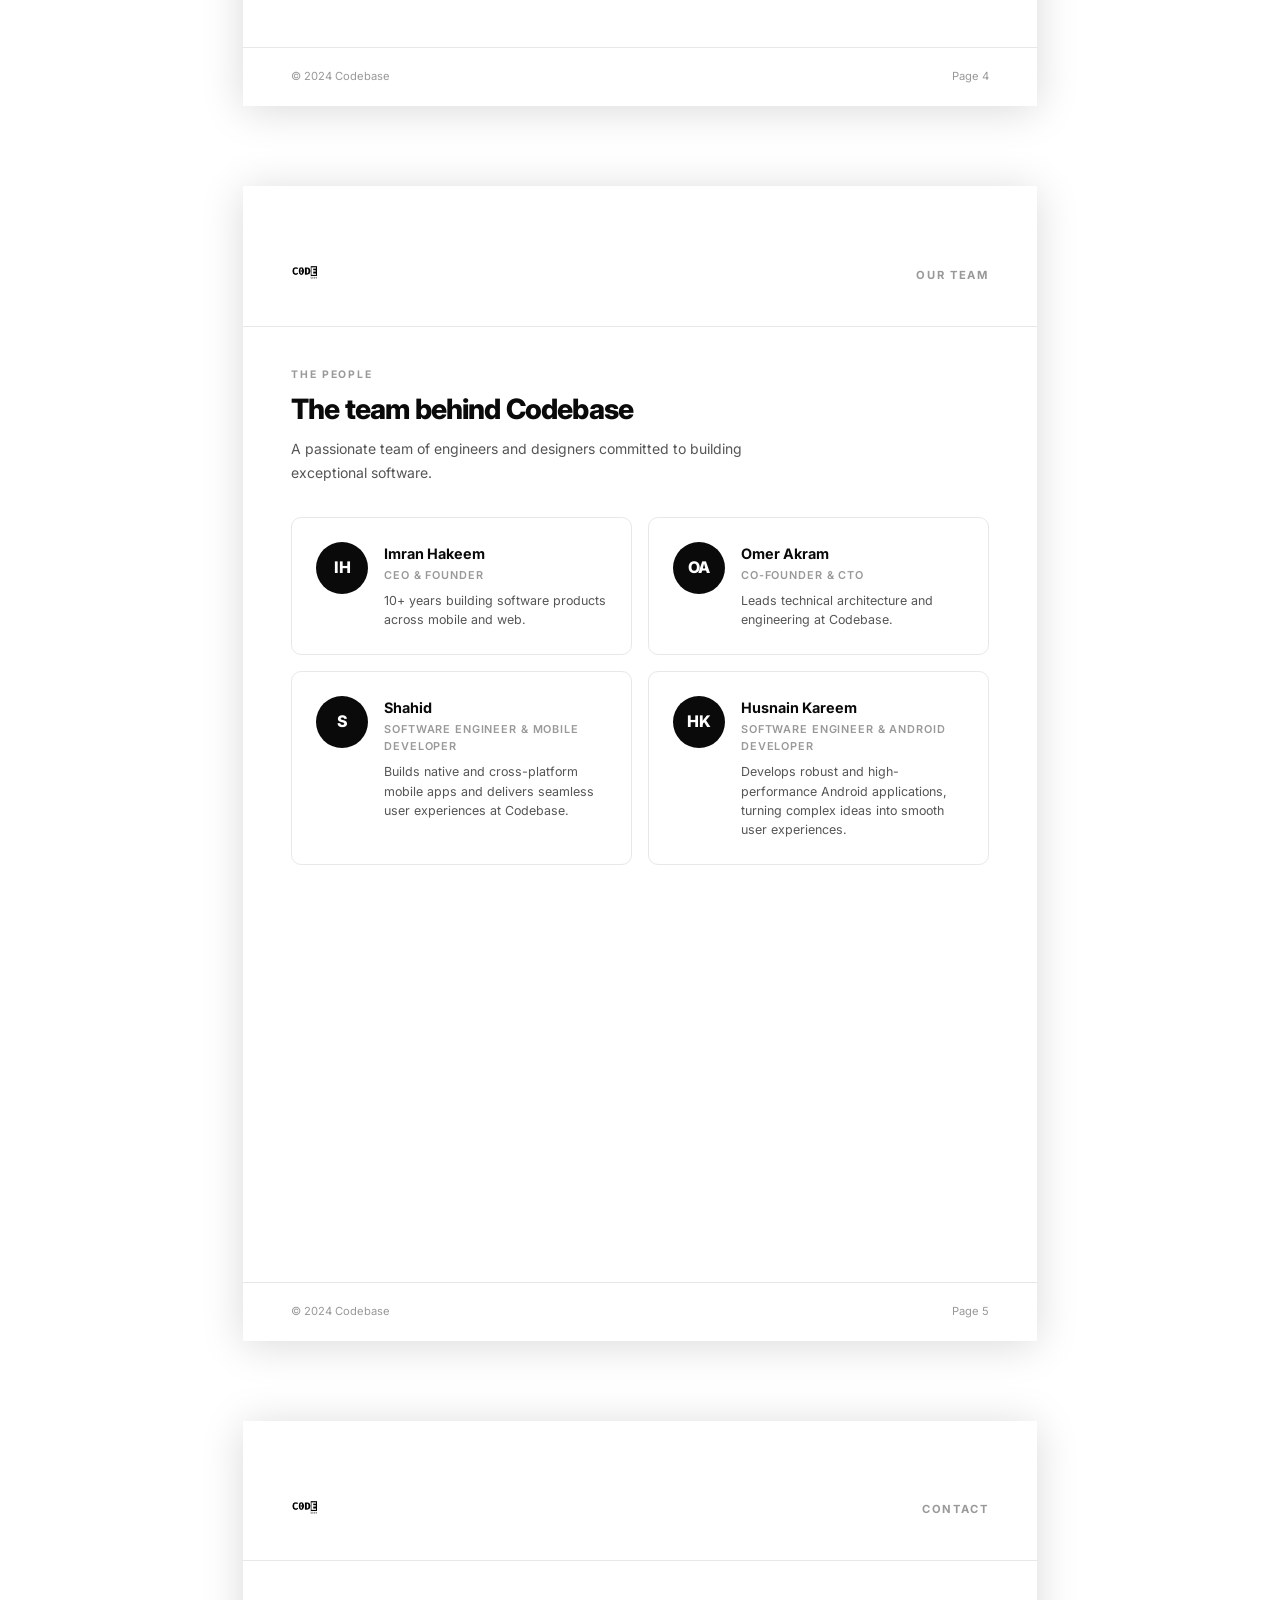
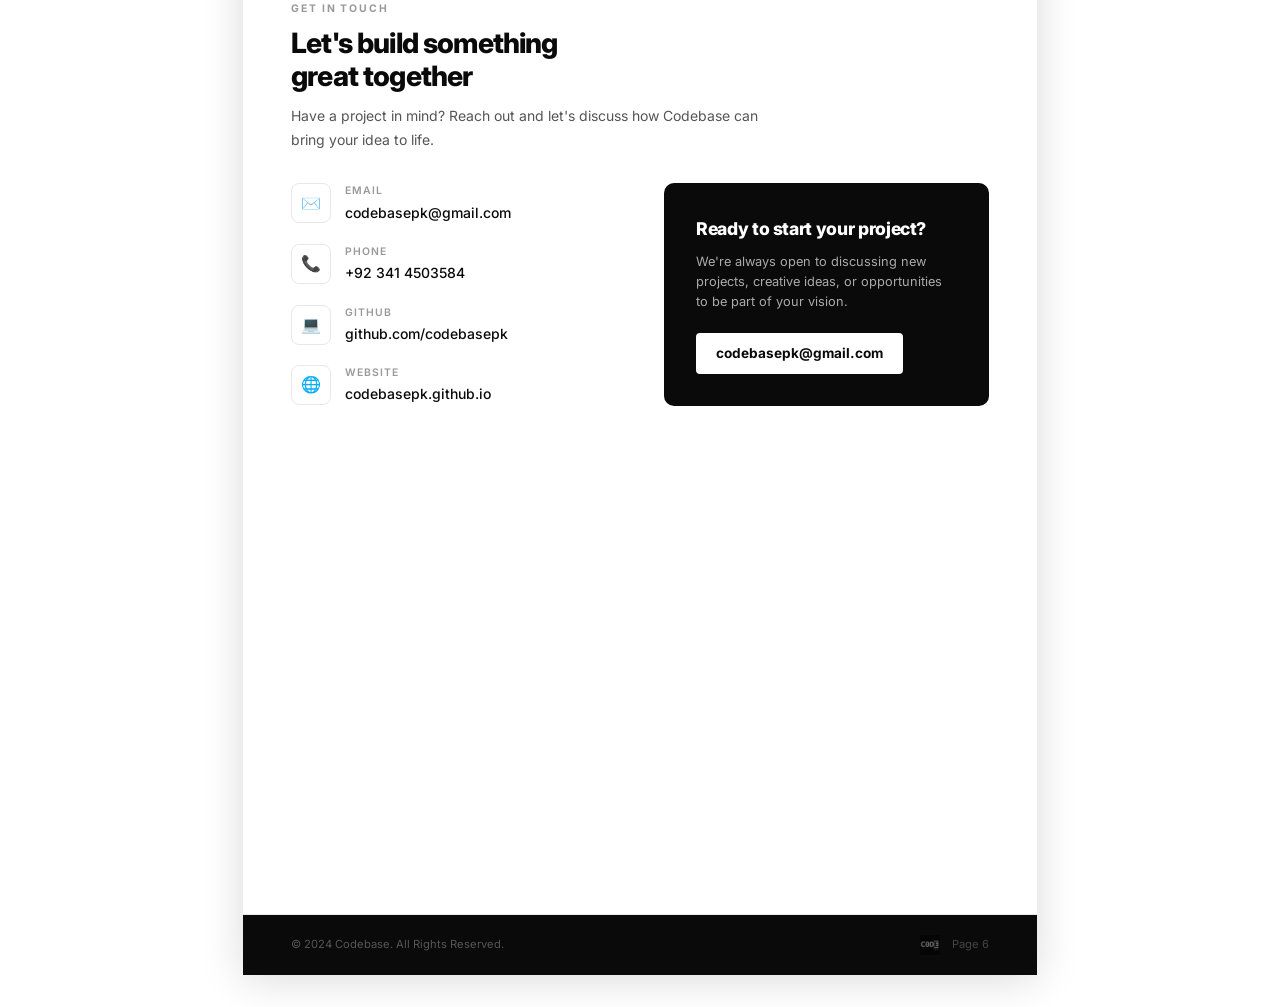
==== commit dc97efd5: "Initial Codebase portfolio website and PDF" ====
--- a/portfolio.html
+++ b/portfolio.html
@@ -22,7 +22,7 @@
 
     body {
       font-family: var(--font);
-      background: #ddd;
+      background: #ffffff;
       color: var(--black);
       line-height: 1.6;
     }
@@ -67,12 +67,13 @@
 
     /* ── COVER PAGE ── */
     .cover {
-      background: var(--black);
+      background: var(--white);
       min-height: 297mm;
       display: flex;
       flex-direction: column;
       position: relative;
       overflow: hidden;
+      border: 1.5px solid var(--gray-200);
     }
 
     .cover-bg-text {
@@ -81,7 +82,7 @@
       right: -1rem;
       font-size: 14rem;
       font-weight: 900;
-      color: rgba(255,255,255,0.03);
+      color: rgba(0,0,0,0.04);
       letter-spacing: -0.05em;
       user-select: none;
       line-height: 1;
@@ -94,11 +95,11 @@
       justify-content: space-between;
     }
 
-    .cover-logo img { height: 44px; filter: invert(1); }
+    .cover-logo img { height: 44px; }
 
     .cover-year {
       font-size: 0.75rem;
-      color: #555;
+      color: var(--gray-400);
       font-weight: 600;
       letter-spacing: 0.12em;
       text-transform: uppercase;
@@ -117,14 +118,14 @@
       font-weight: 700;
       letter-spacing: 0.18em;
       text-transform: uppercase;
-      color: #555;
+      color: var(--gray-400);
       margin-bottom: 1.5rem;
     }
 
     .cover-title {
       font-size: 3.5rem;
       font-weight: 900;
-      color: var(--white);
+      color: var(--black);
       letter-spacing: -0.04em;
       line-height: 1.05;
       margin-bottom: 2rem;
@@ -132,12 +133,12 @@
 
     .cover-title em {
       font-style: normal;
-      color: #444;
+      color: var(--gray-400);
     }
 
     .cover-tagline {
       font-size: 1.1rem;
-      color: #888;
+      color: var(--gray-600);
       max-width: 360px;
       line-height: 1.65;
       margin-bottom: 3rem;
@@ -146,7 +147,7 @@
     .cover-divider {
       width: 60px;
       height: 2px;
-      background: #333;
+      background: var(--gray-200);
       margin-bottom: 3rem;
     }
 
@@ -160,24 +161,24 @@
       font-size: 0.65rem;
       letter-spacing: 0.12em;
       text-transform: uppercase;
-      color: #555;
+      color: var(--gray-400);
       font-weight: 600;
       margin-bottom: 0.25rem;
     }
     .cover-meta-value {
       font-size: 0.9rem;
-      color: #999;
+      color: var(--gray-600);
       font-weight: 500;
     }
 
     .cover-footer {
       padding: 2rem 3rem;
-      border-top: 1px solid #1a1a1a;
+      border-top: 1px solid var(--gray-200);
       display: flex;
       align-items: center;
       justify-content: space-between;
     }
-    .cover-footer span { font-size: 0.75rem; color: #444; }
+    .cover-footer span { font-size: 0.75rem; color: var(--gray-400); }
 
     /* ── INNER PAGES ── */
     .inner-page {
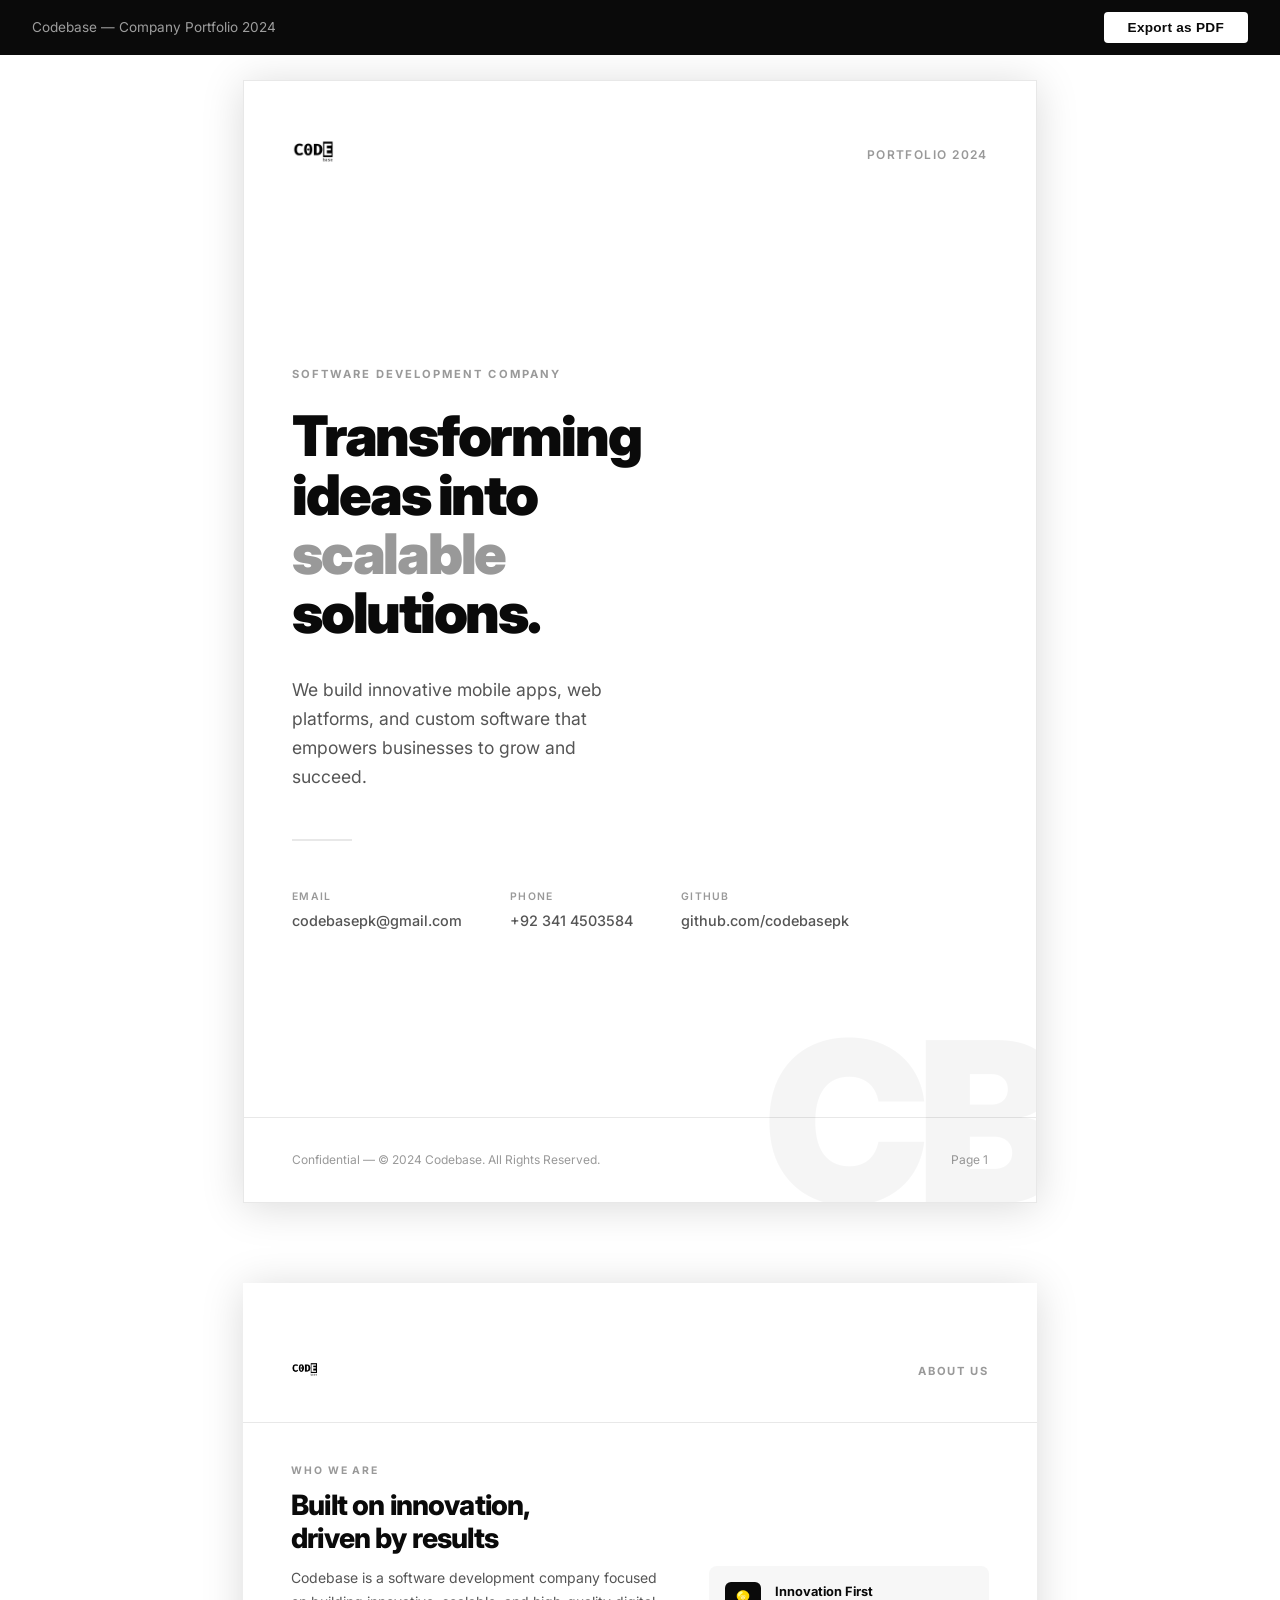
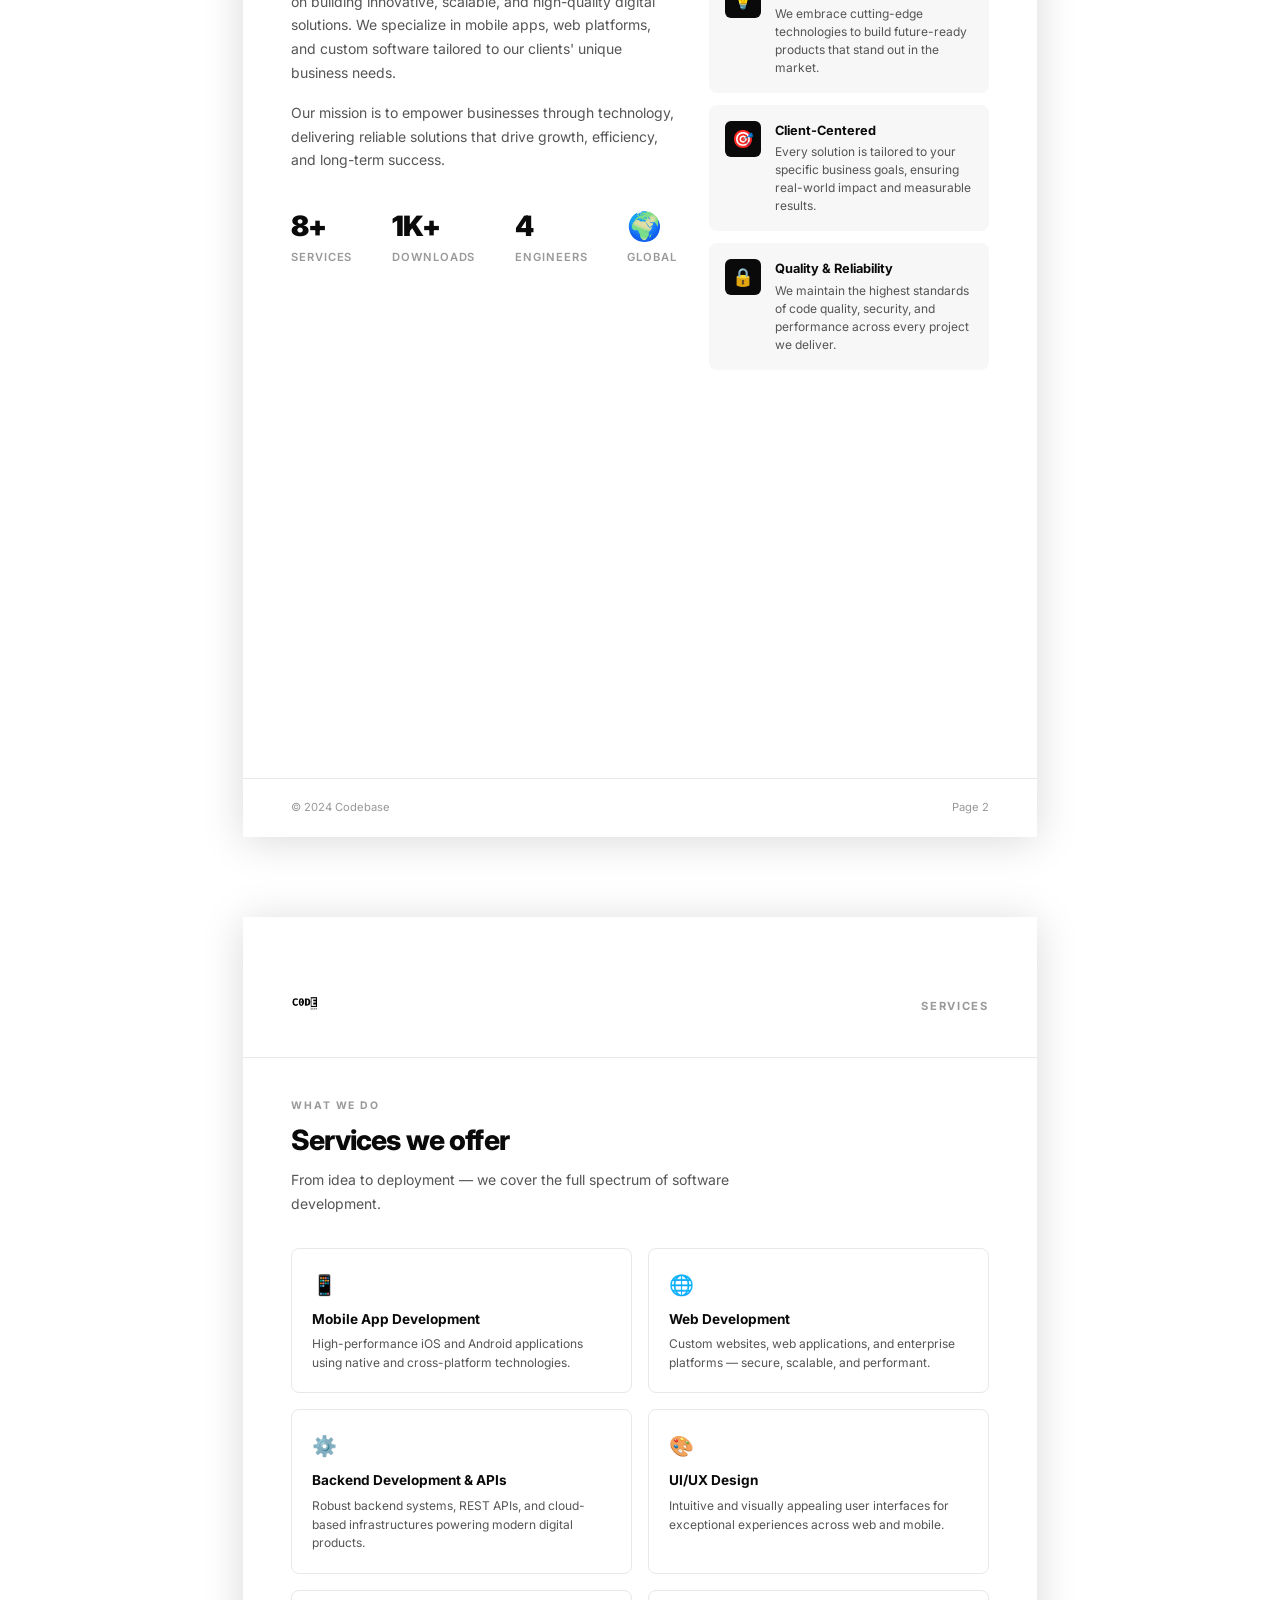
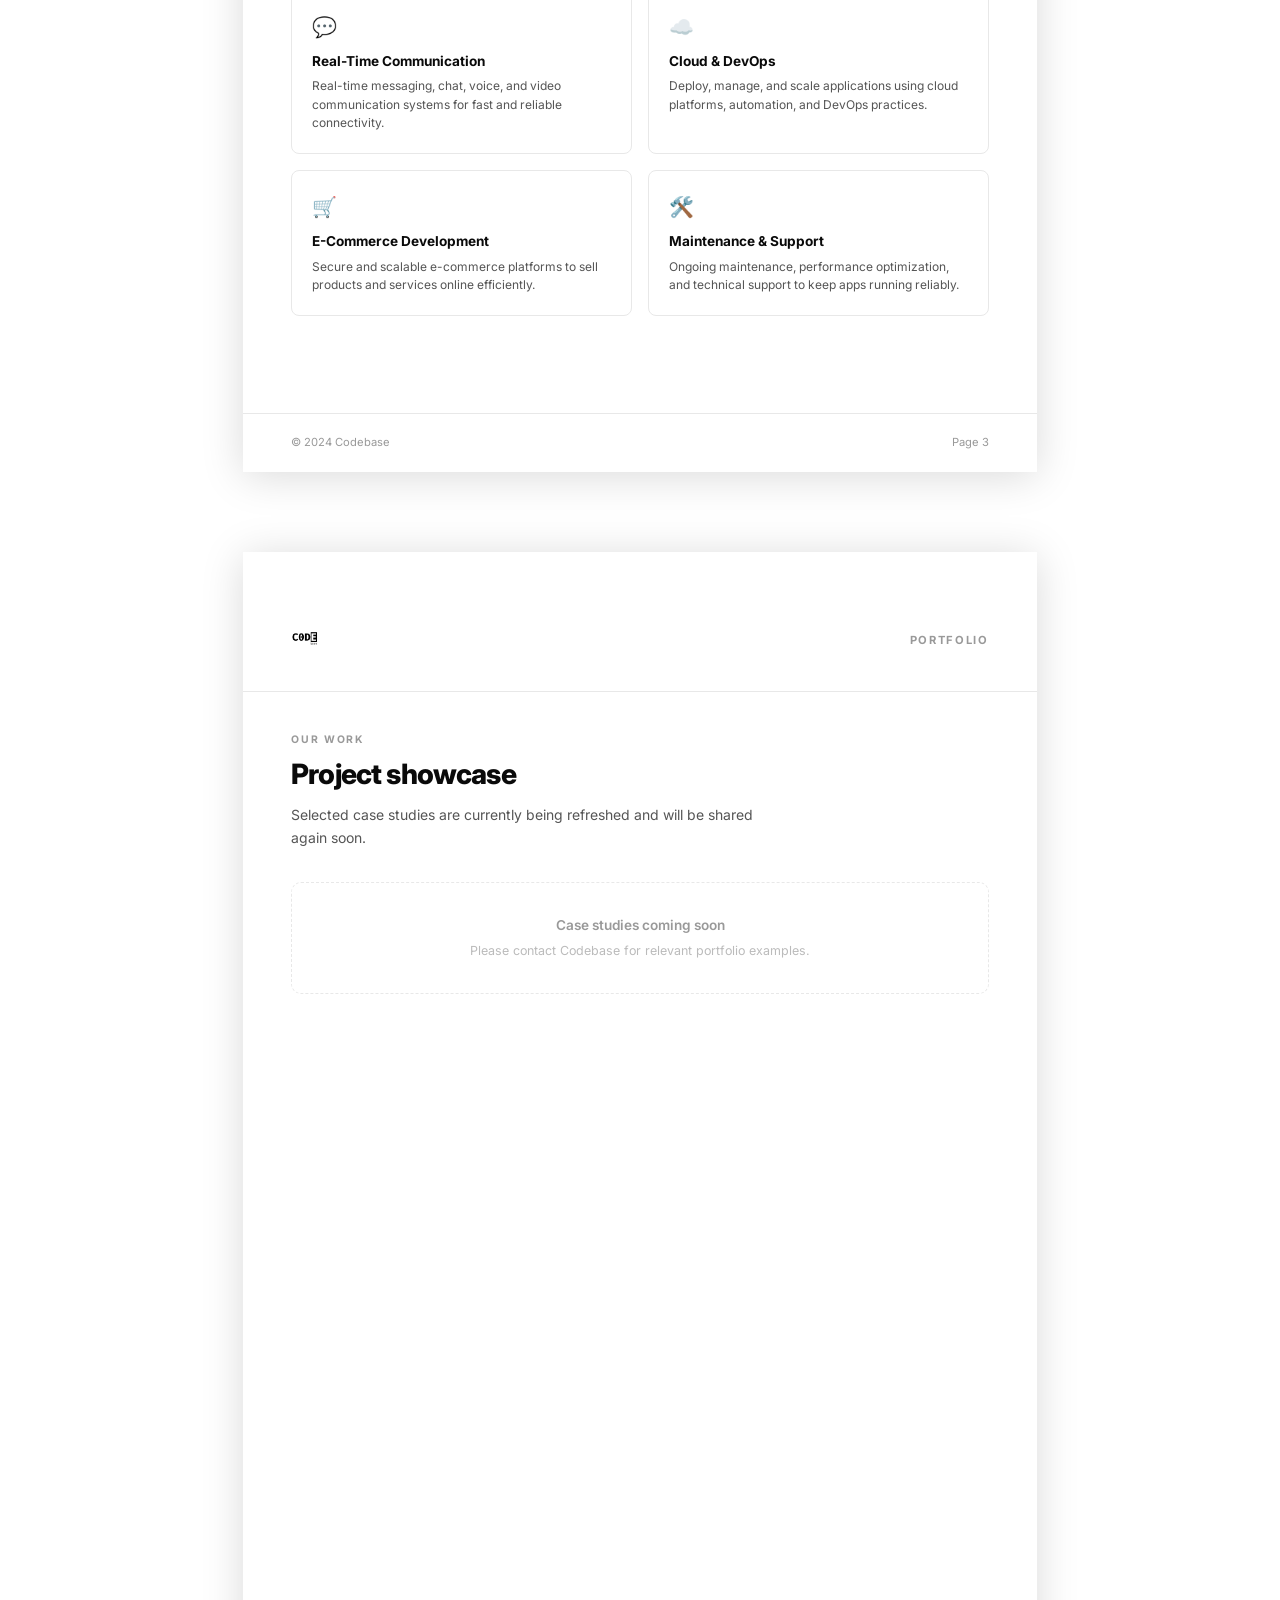
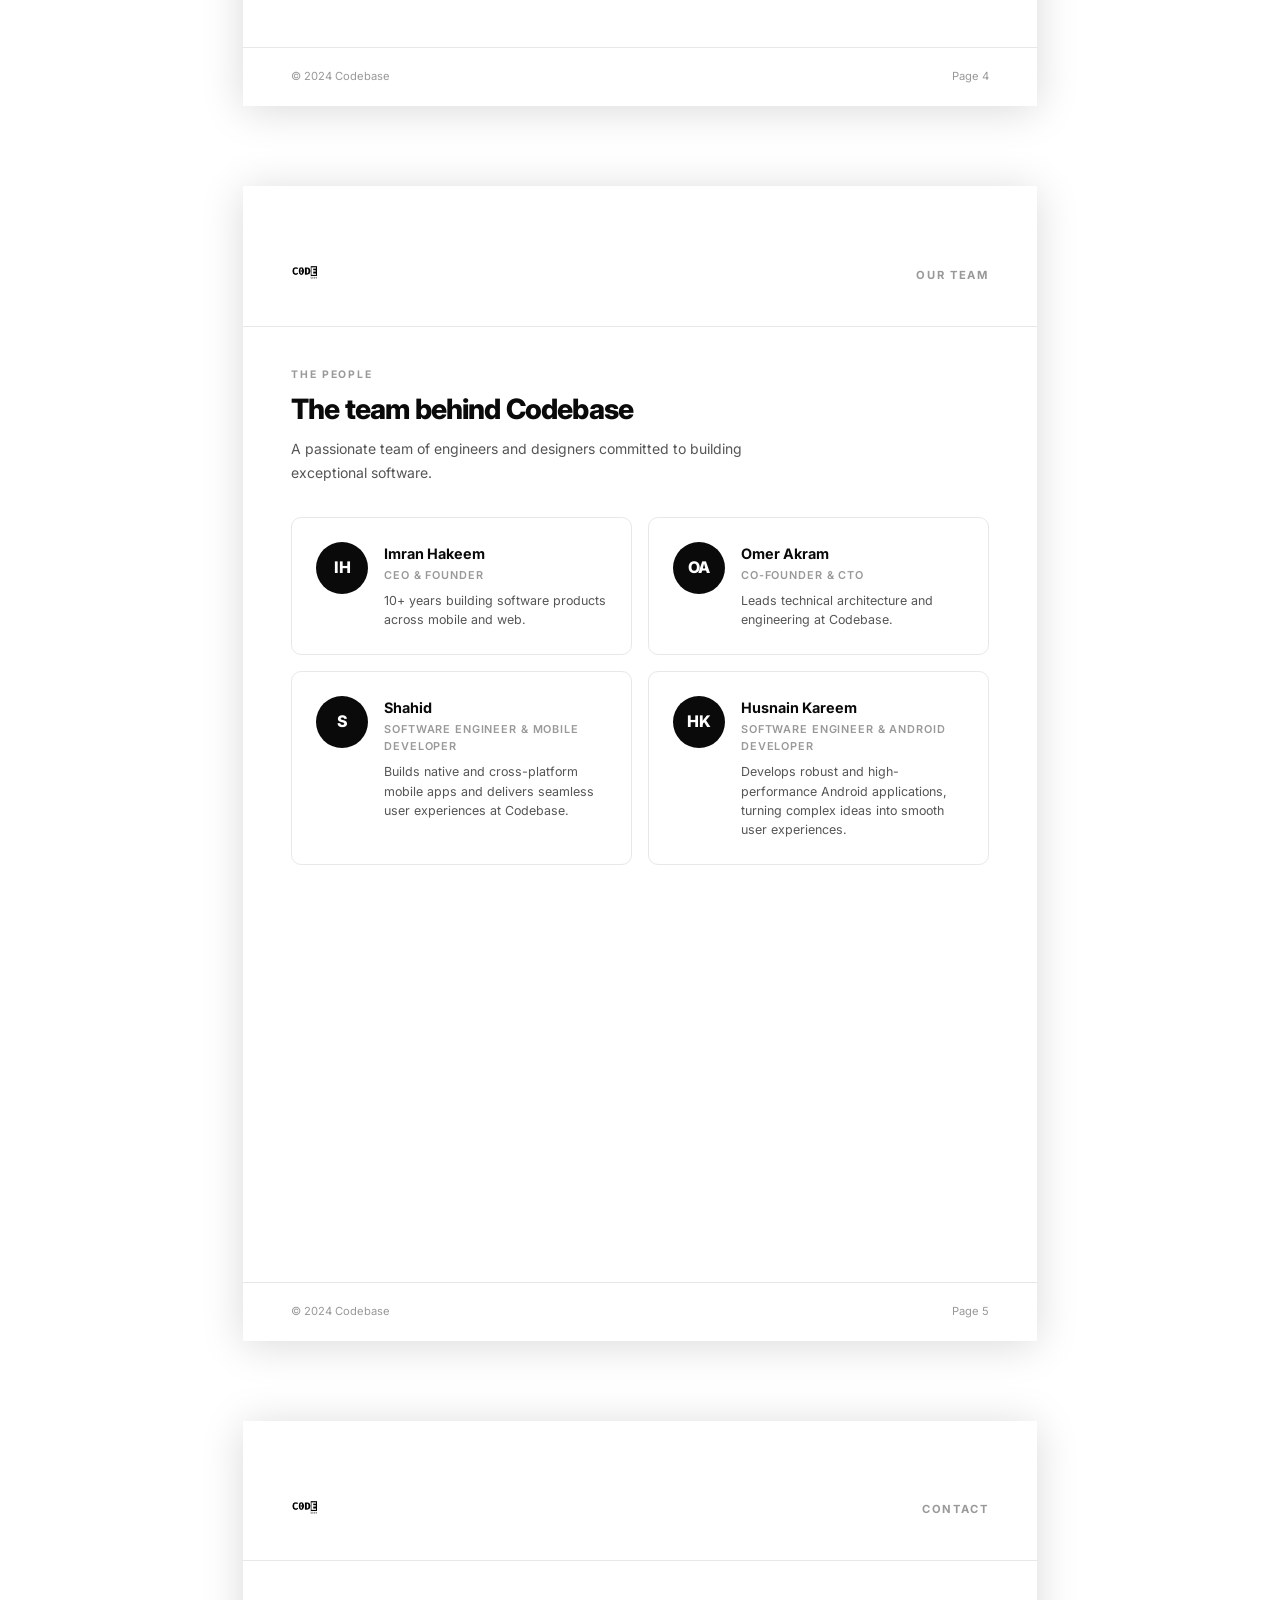
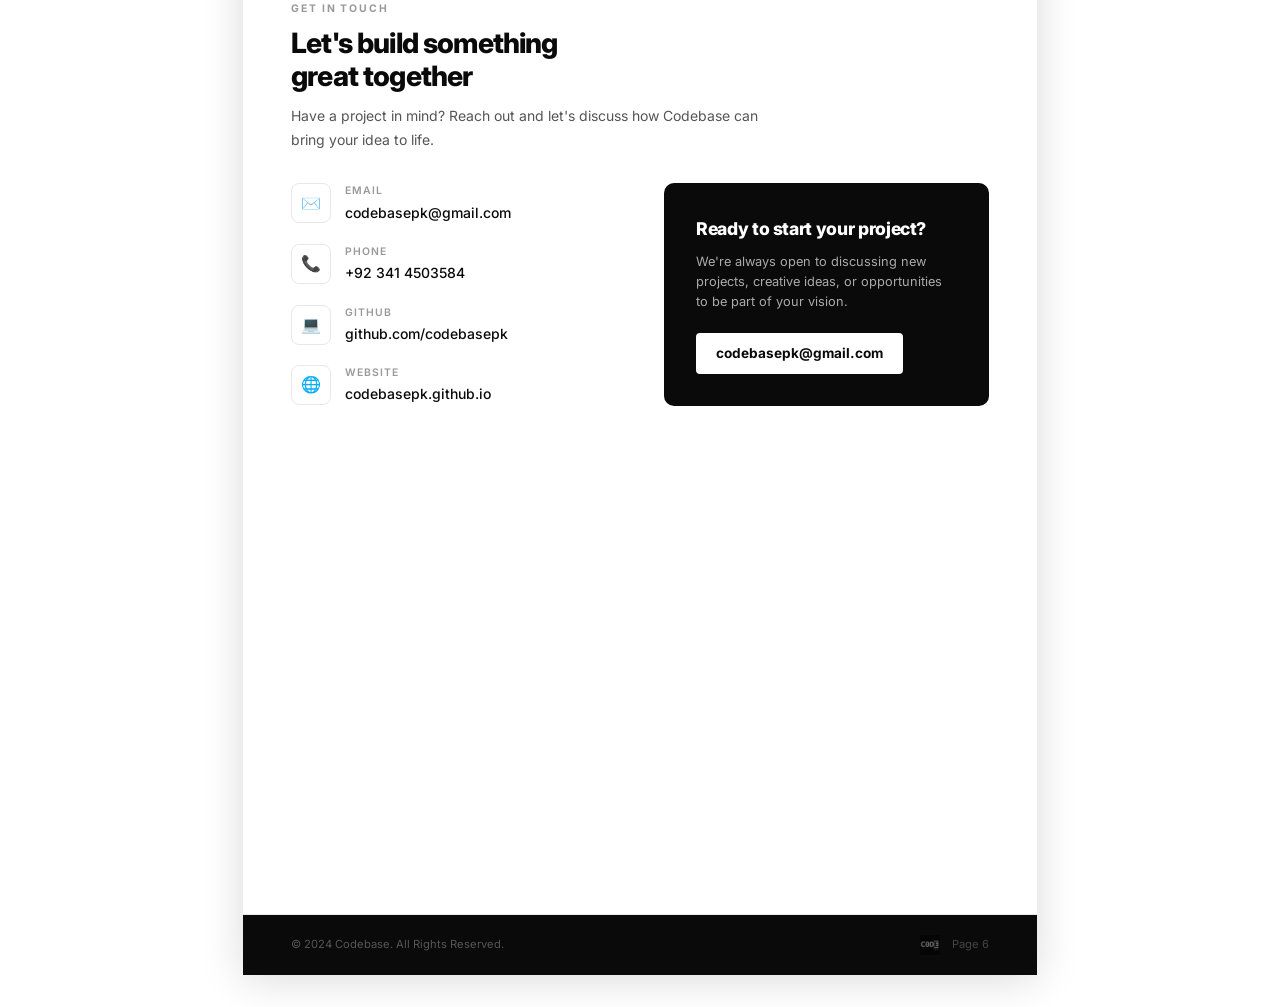
==== commit b1457ddb: "remove projects for now" ====
--- a/portfolio.html
+++ b/portfolio.html
@@ -609,43 +609,11 @@
     </div>
     <div class="page-body">
       <div class="sec-tag">Our Work</div>
-      <h2 class="sec-title">Projects we're proud of</h2>
-      <p class="sec-sub">A selection of solutions we've delivered for our clients.</p>
-
-      <div class="proj-card">
-        <div class="proj-cover">
-          <div class="proj-cover-title">LIOX</div>
-          <div class="proj-cover-badge">Mobile App</div>
-        </div>
-        <div class="proj-body">
-          <div class="proj-cat">Laundry & Cleaning</div>
-          <h3>Liox — Laundry and Cleaning App</h3>
-          <p>Built native iOS and Android mobile applications for an on-demand laundry, dry cleaning, and home cleaning platform. The app was launched globally and operates in the USA, enabling customers to schedule pickups, track orders, and make payments seamlessly.</p>
-          <div class="proj-stats">
-            <div>
-              <span class="pst-num">1K+</span>
-              <span class="pst-label">Downloads</span>
-            </div>
-            <div>
-              <span class="pst-num">🌍</span>
-              <span class="pst-label">Global Launch</span>
-            </div>
-            <div>
-              <span class="pst-num">USA</span>
-              <span class="pst-label">Operations</span>
-            </div>
-            <div>
-              <span class="pst-num">iOS + Android</span>
-              <span class="pst-label">Platforms</span>
-            </div>
-          </div>
-        </div>
-      </div>
-
+      <h2 class="sec-title">Project showcase</h2>
+      <p class="sec-sub">Selected case studies are currently being refreshed and will be shared again soon.</p>
       <div style="border:1.5px dashed var(--gray-200);border-radius:10px;padding:2rem;text-align:center;color:var(--gray-400);">
-        <div style="font-size:1.5rem;margin-bottom:0.5rem;opacity:0.4;">+</div>
-        <div style="font-size:0.85rem;font-weight:600;">More projects coming soon</div>
-        <div style="font-size:0.78rem;margin-top:0.25rem;color:#bbb;">We are continuously delivering new solutions for our clients.</div>
+        <div style="font-size:0.85rem;font-weight:600;">Case studies coming soon</div>
+        <div style="font-size:0.78rem;margin-top:0.25rem;color:#bbb;">Please contact Codebase for relevant portfolio examples.</div>
       </div>
     </div>
     <div class="page-footer">
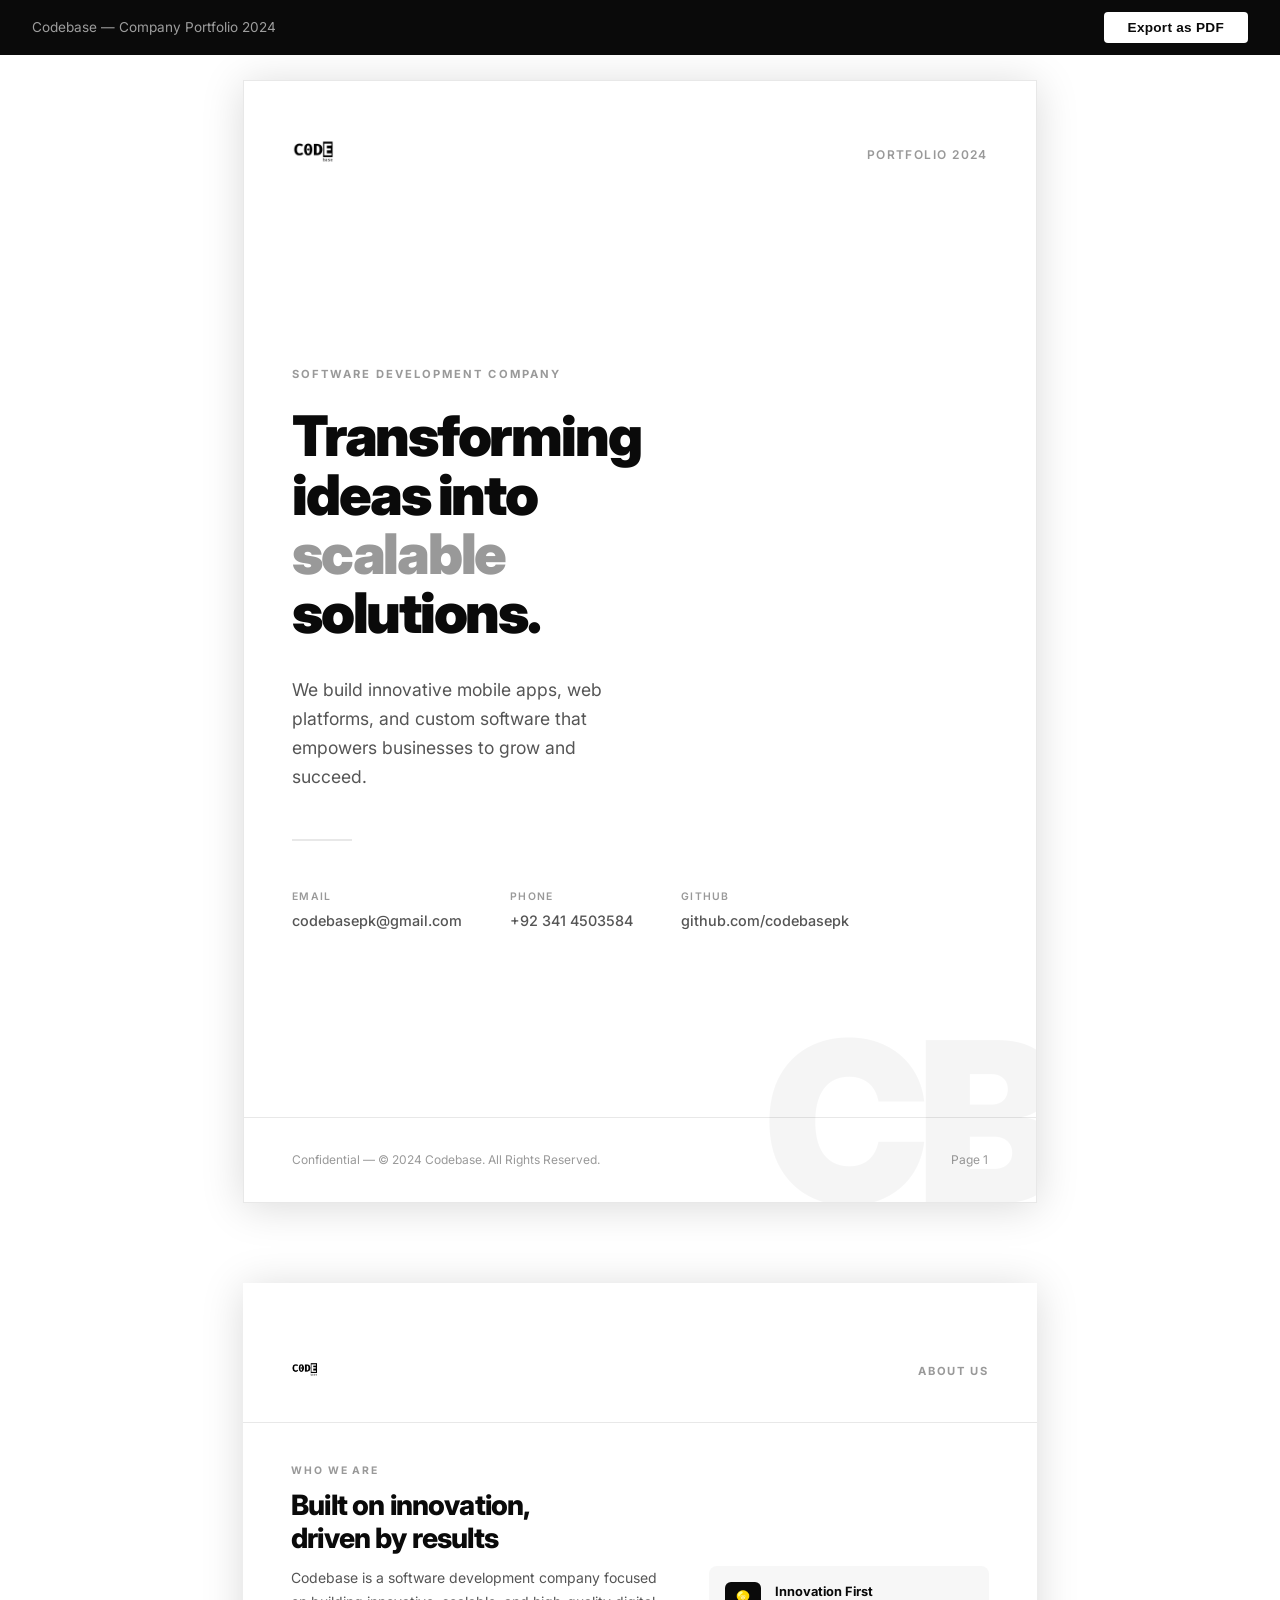
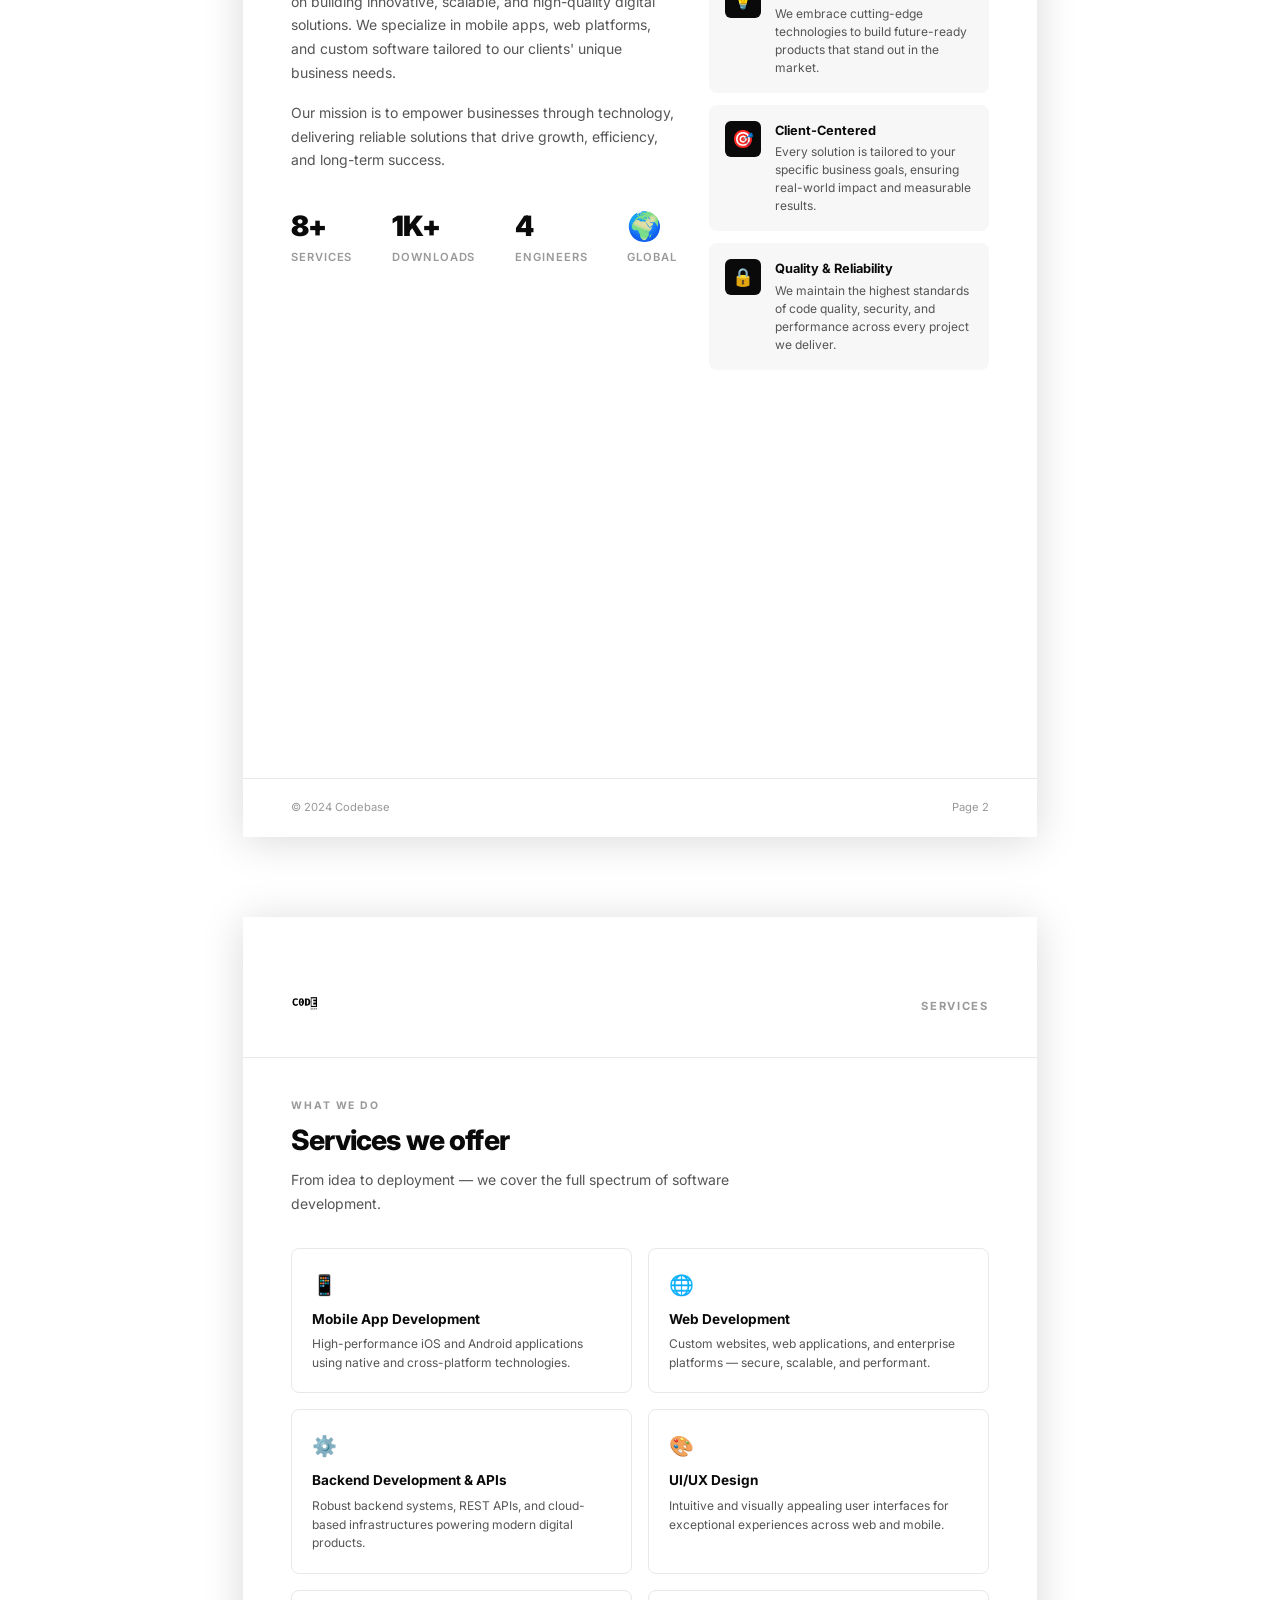
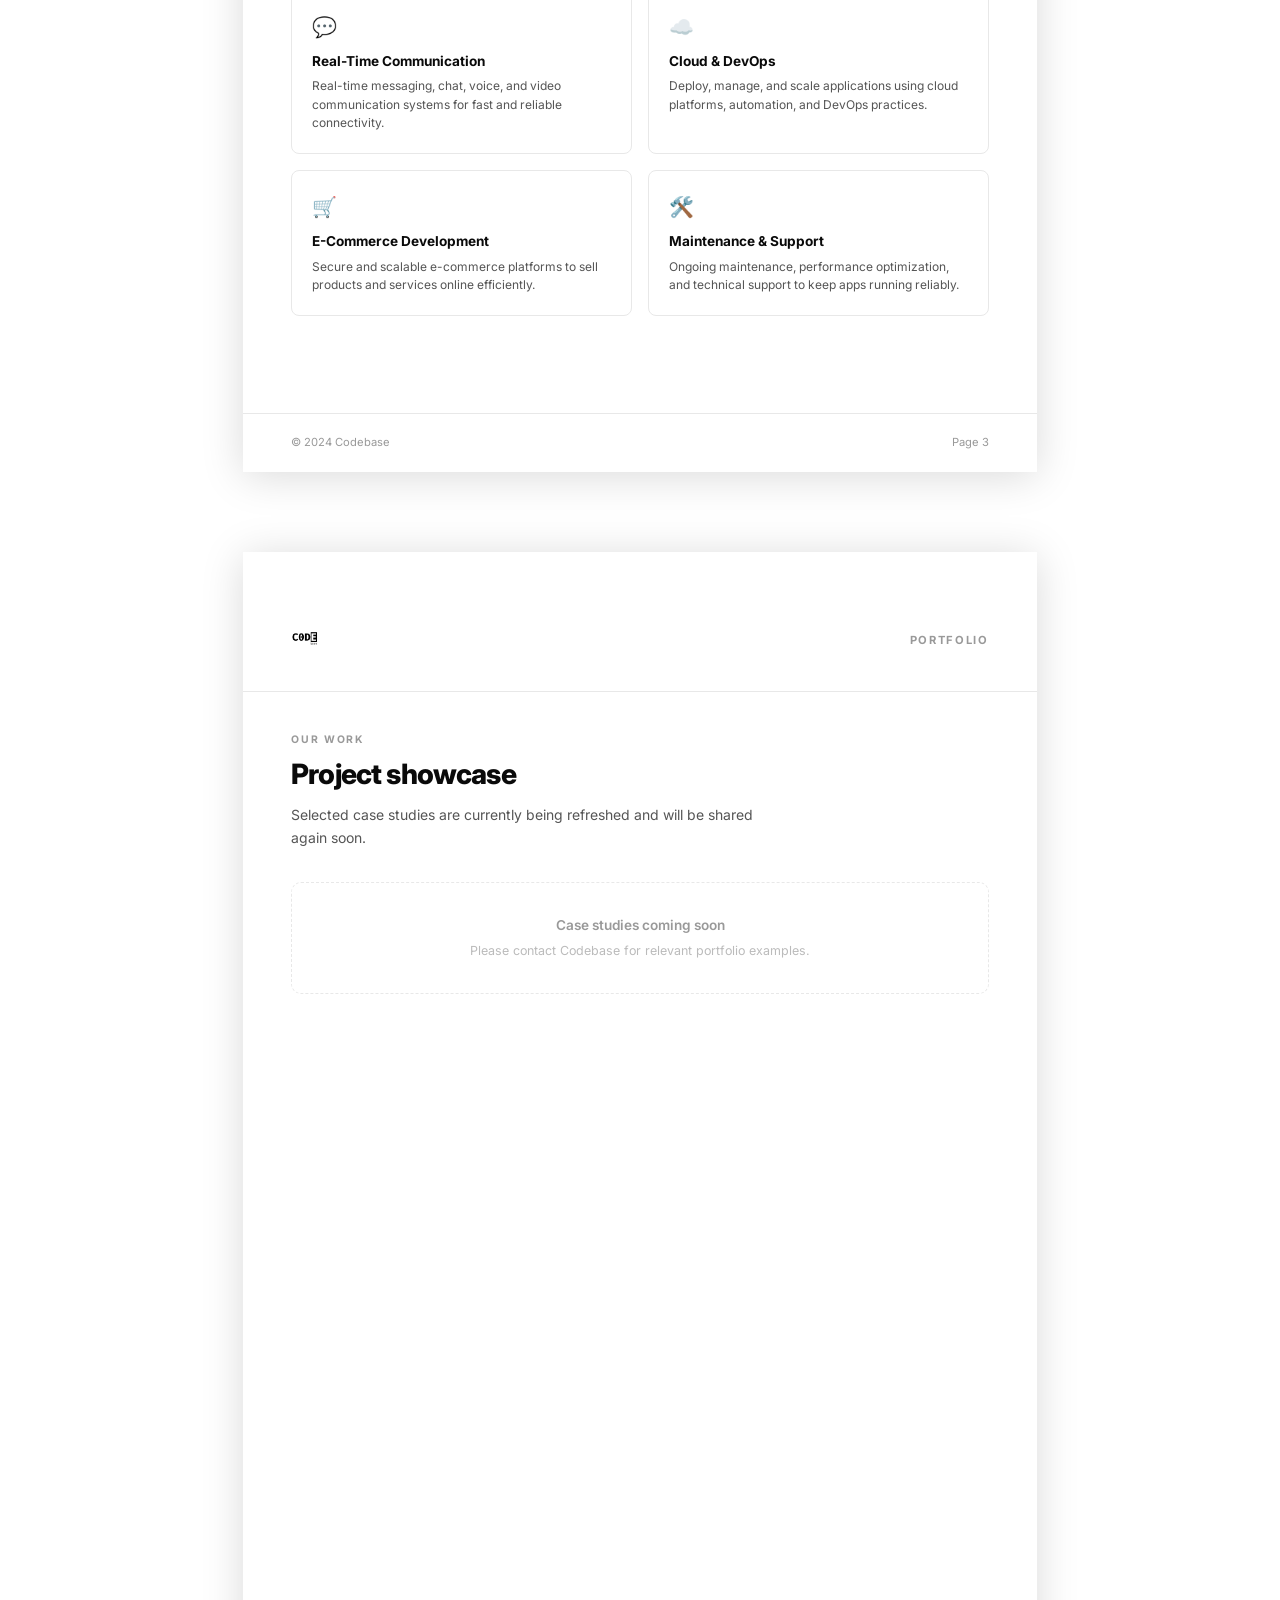
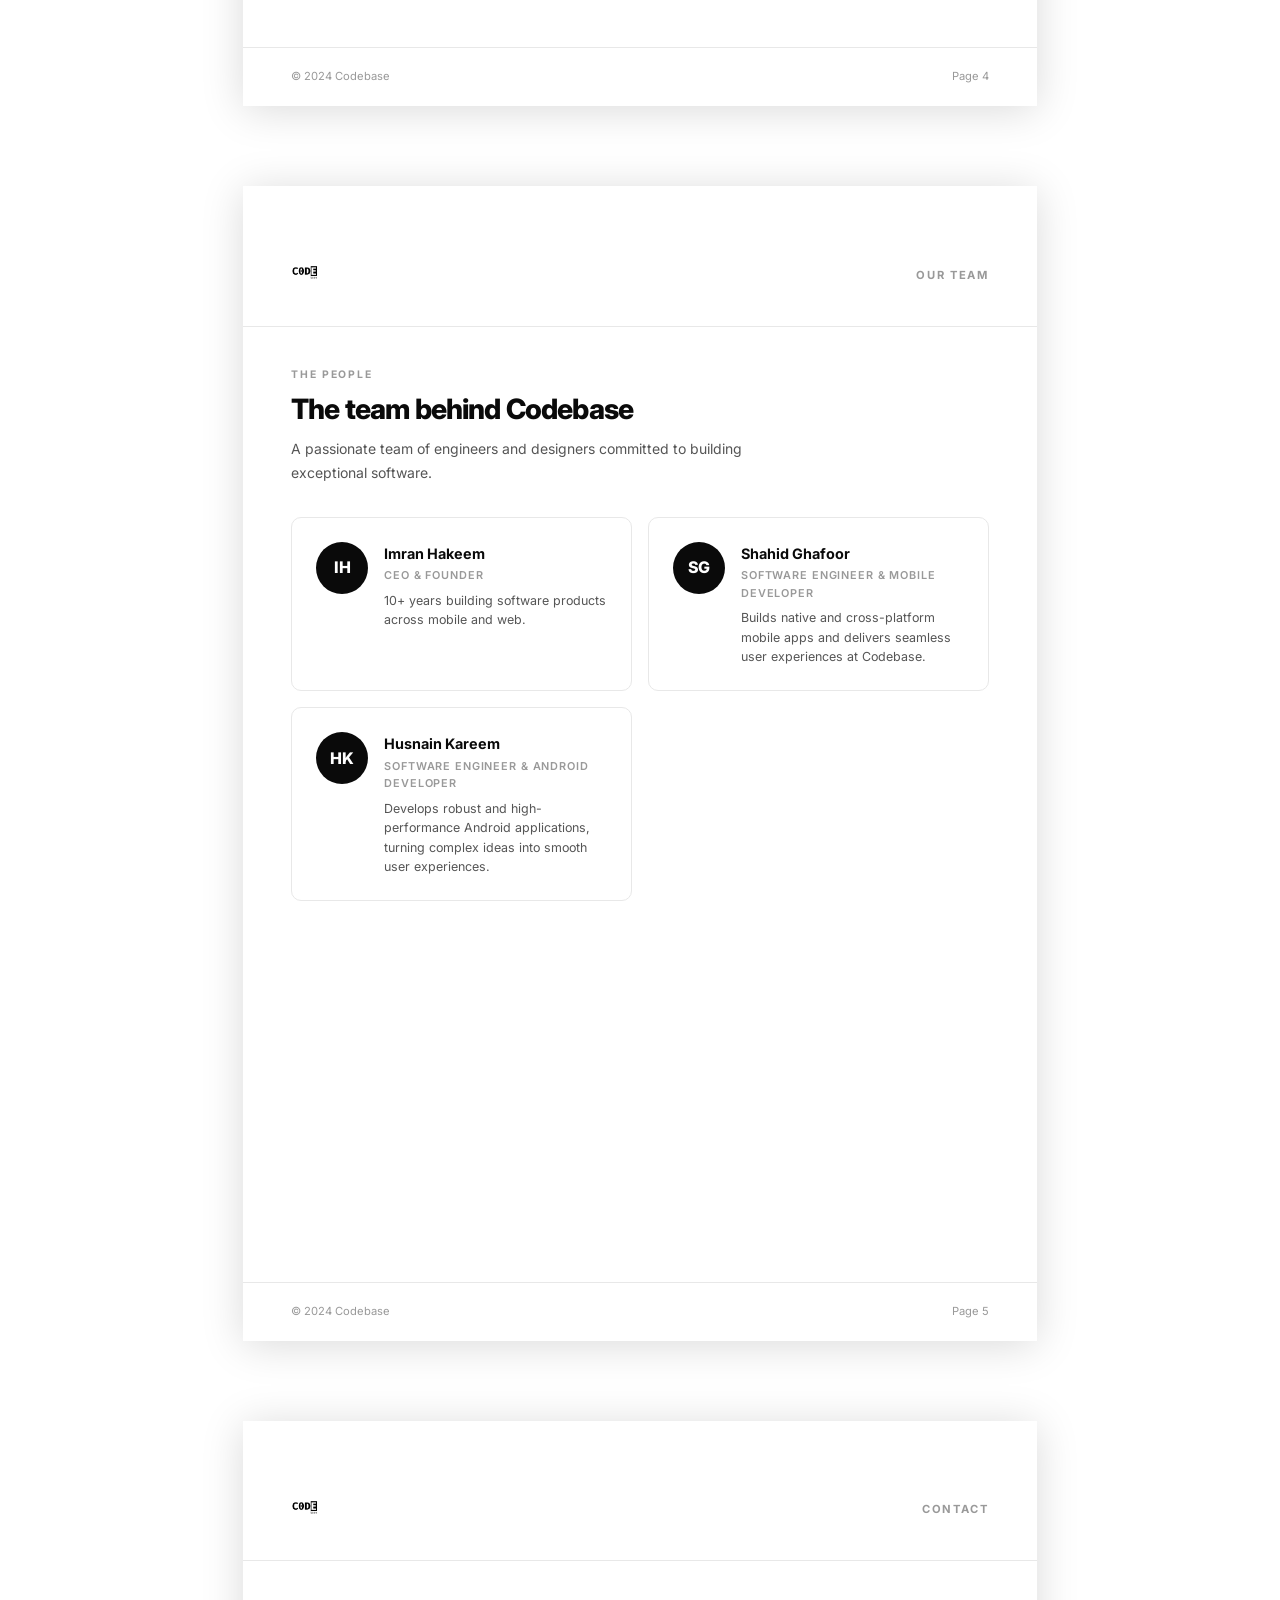
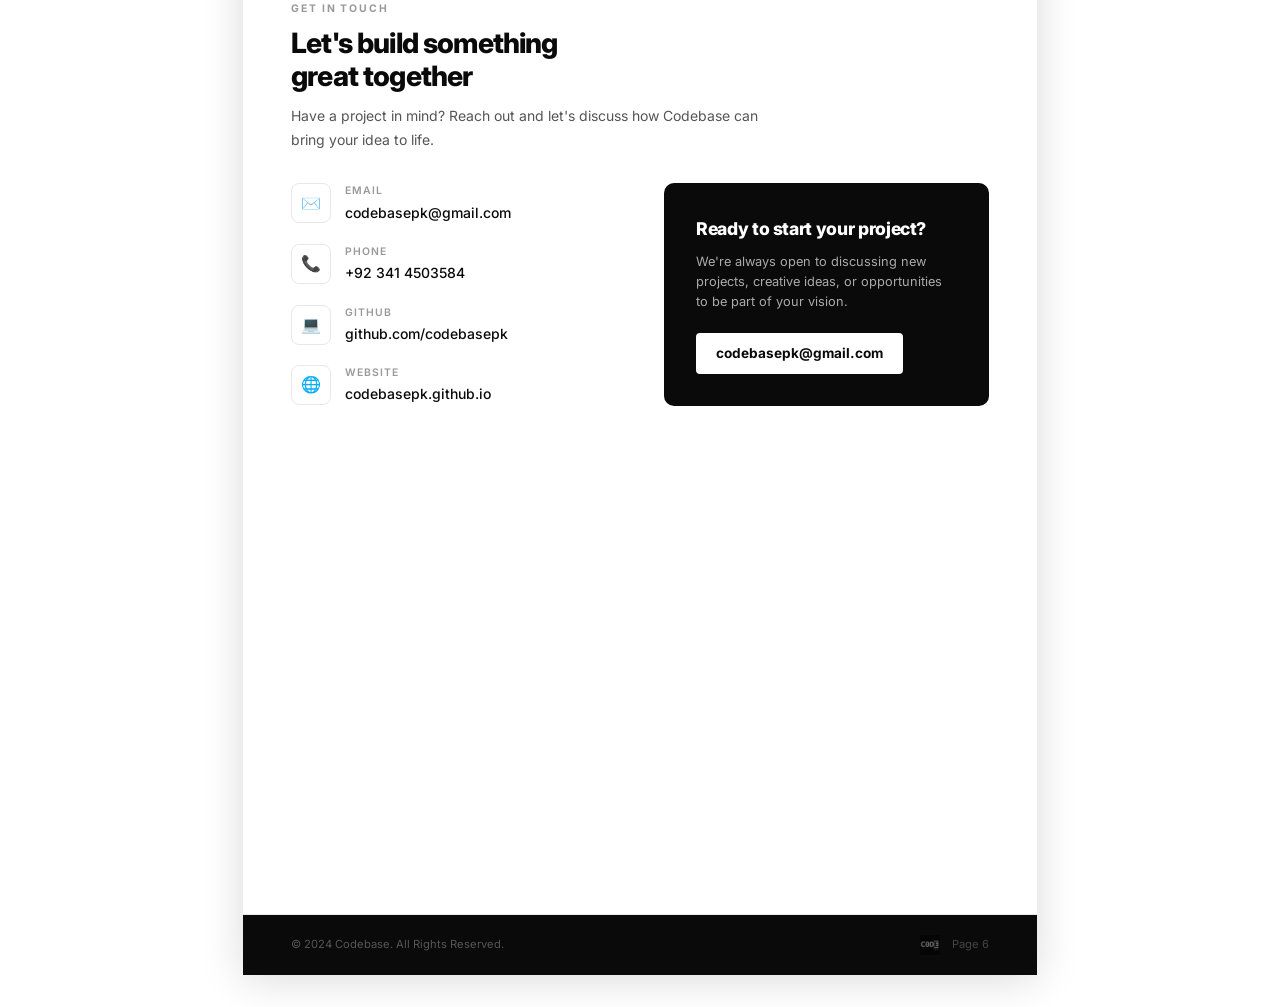
==== commit 1acfb1e0: "Remove Omer Akram, update Shahid to Shahid Ghafoor" ====
--- a/portfolio.html
+++ b/portfolio.html
@@ -646,17 +646,9 @@
           </div>
         </div>
         <div class="tm-card">
-          <div class="tm-avatar">OA</div>
+          <div class="tm-avatar">SG</div>
           <div class="tm-body">
-            <h3>Omer Akram</h3>
-            <div class="tm-role">Co-Founder & CTO</div>
-            <p>Leads technical architecture and engineering at Codebase.</p>
-          </div>
-        </div>
-        <div class="tm-card">
-          <div class="tm-avatar">S</div>
-          <div class="tm-body">
-            <h3>Shahid</h3>
+            <h3>Shahid Ghafoor</h3>
             <div class="tm-role">Software Engineer & Mobile Developer</div>
             <p>Builds native and cross-platform mobile apps and delivers seamless user experiences at Codebase.</p>
           </div>
